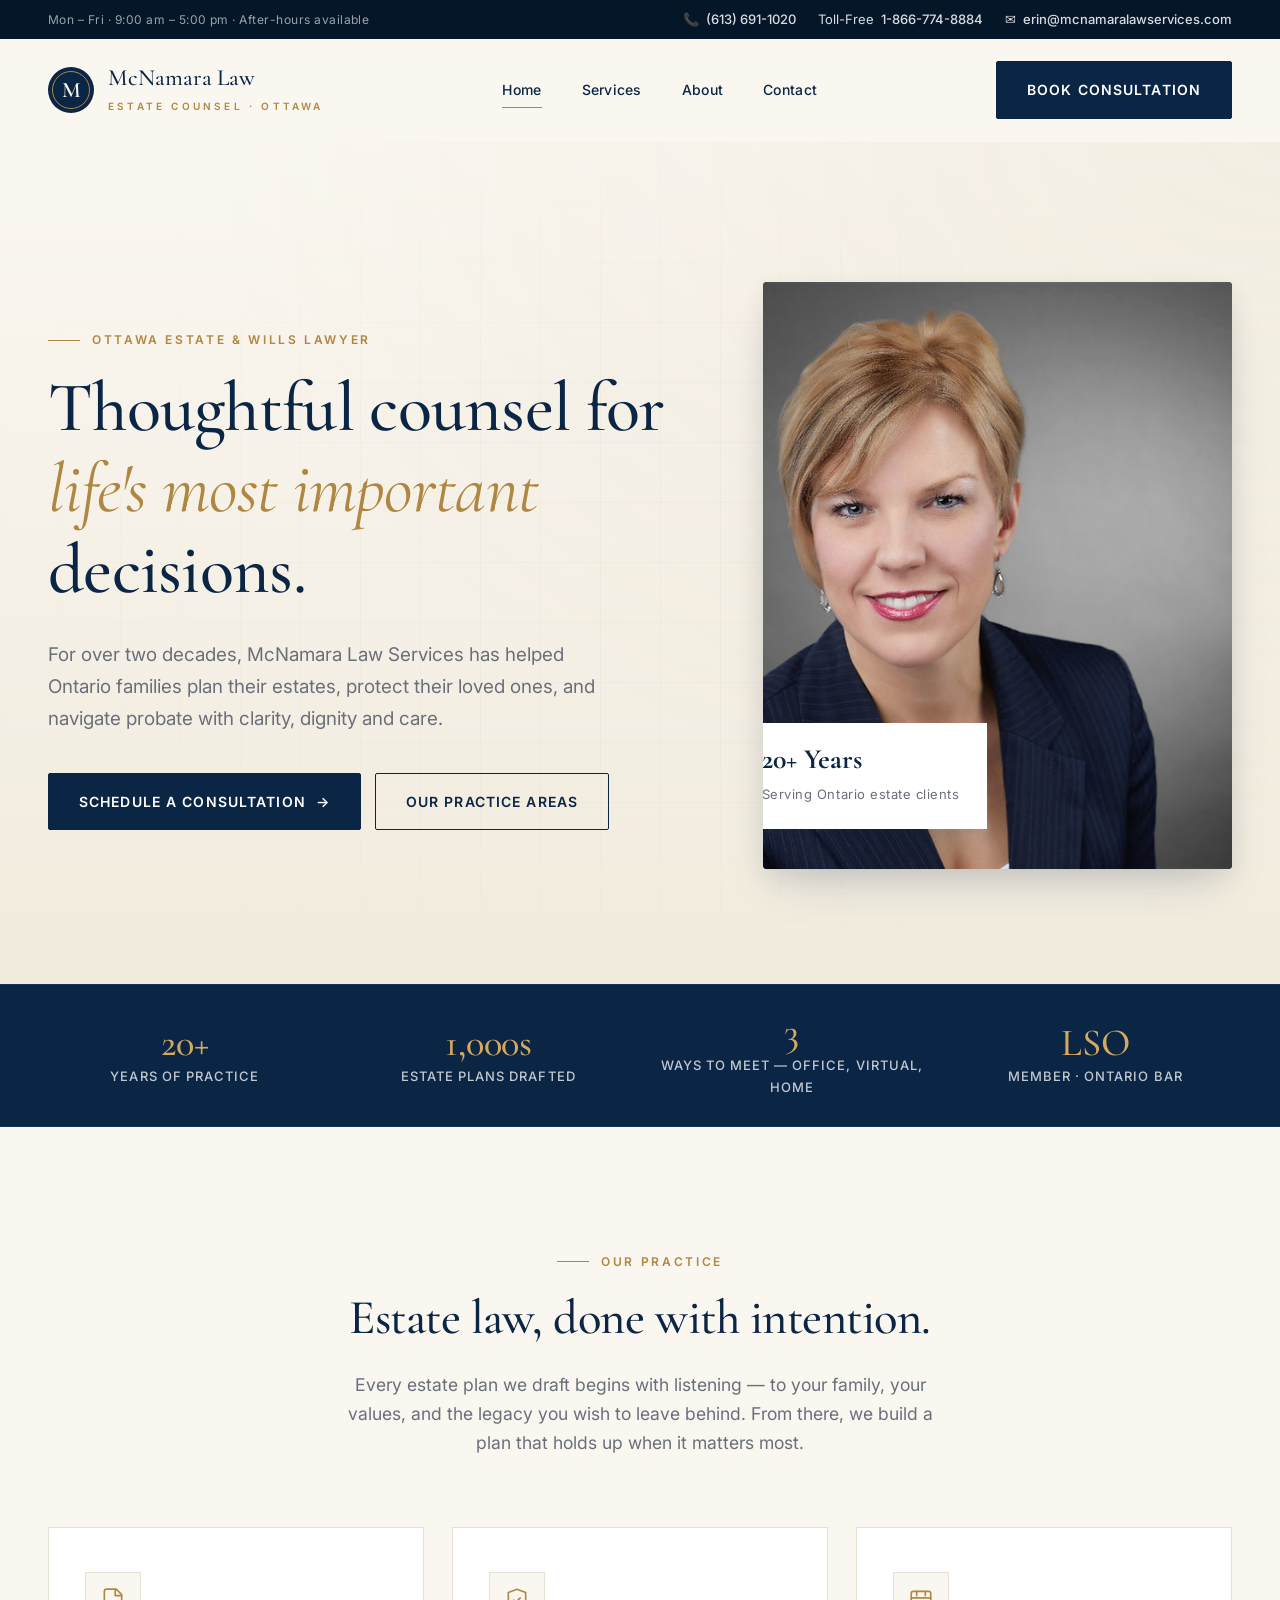
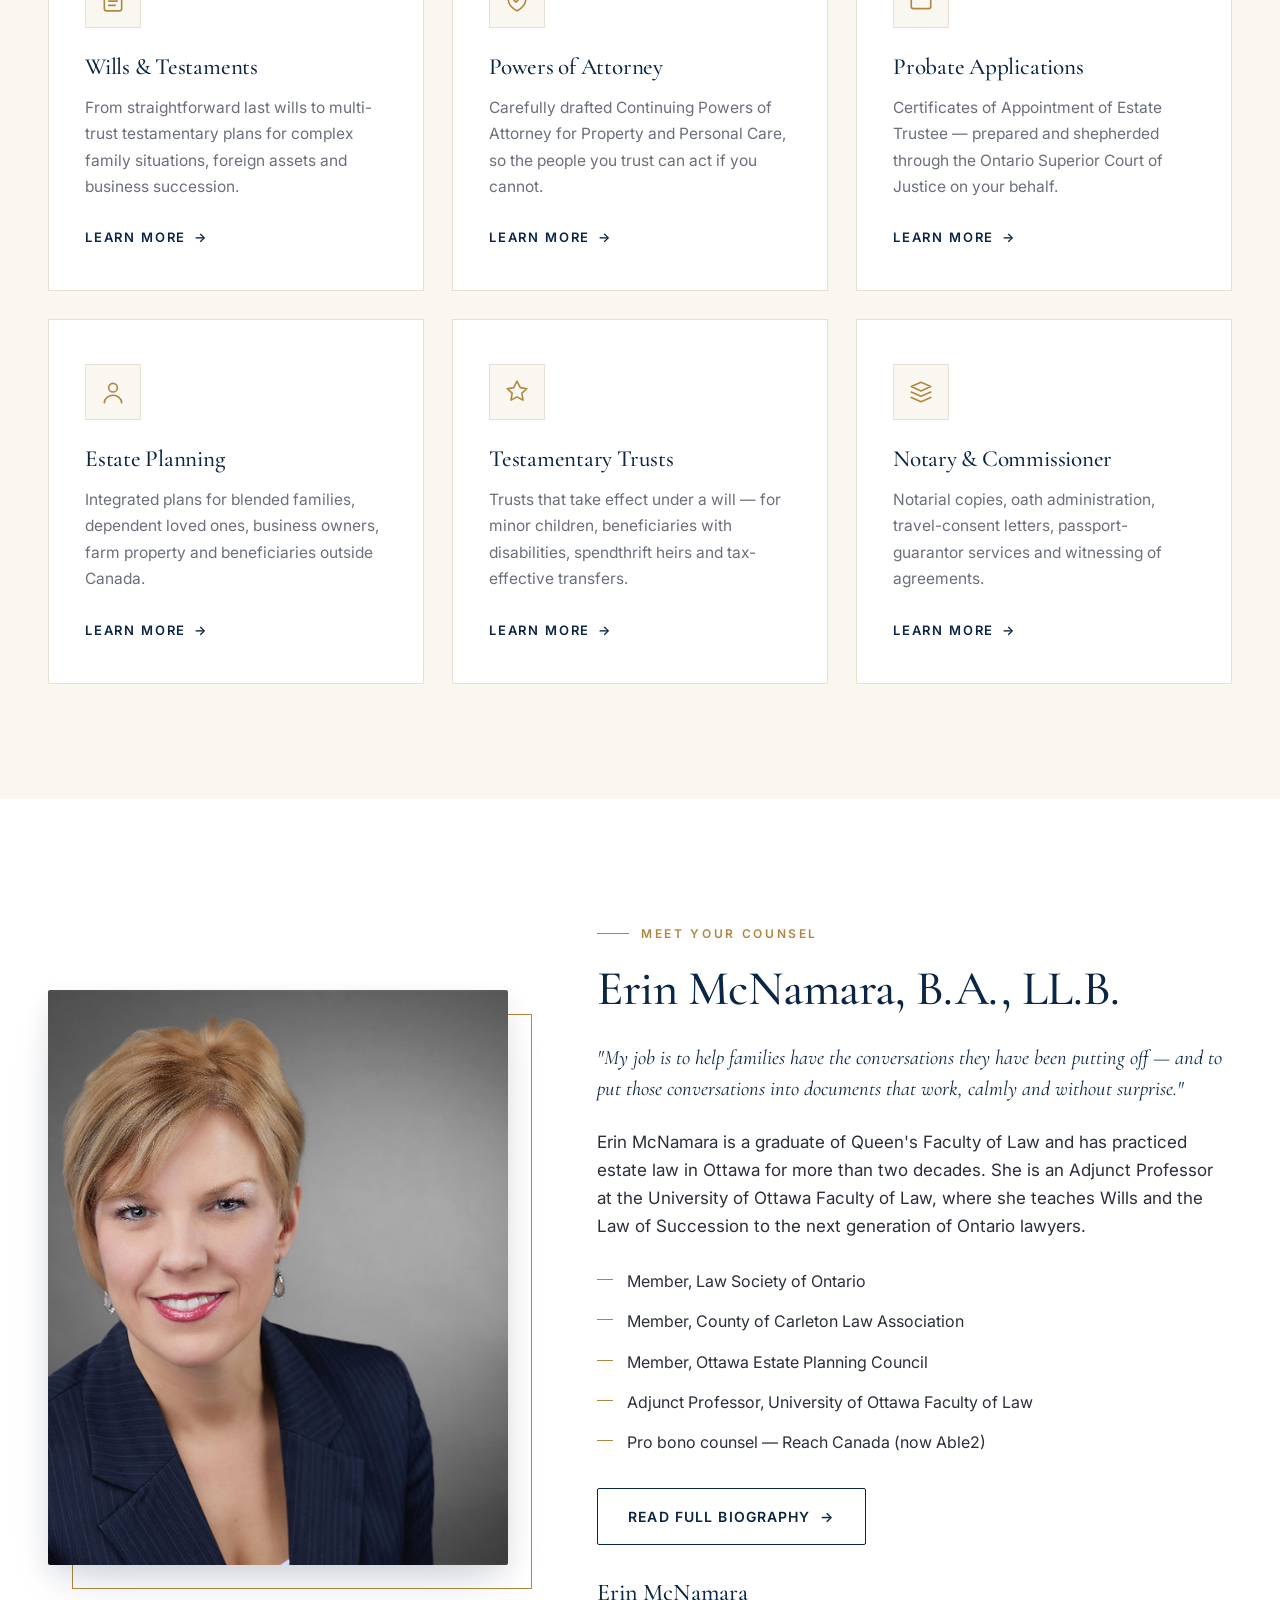
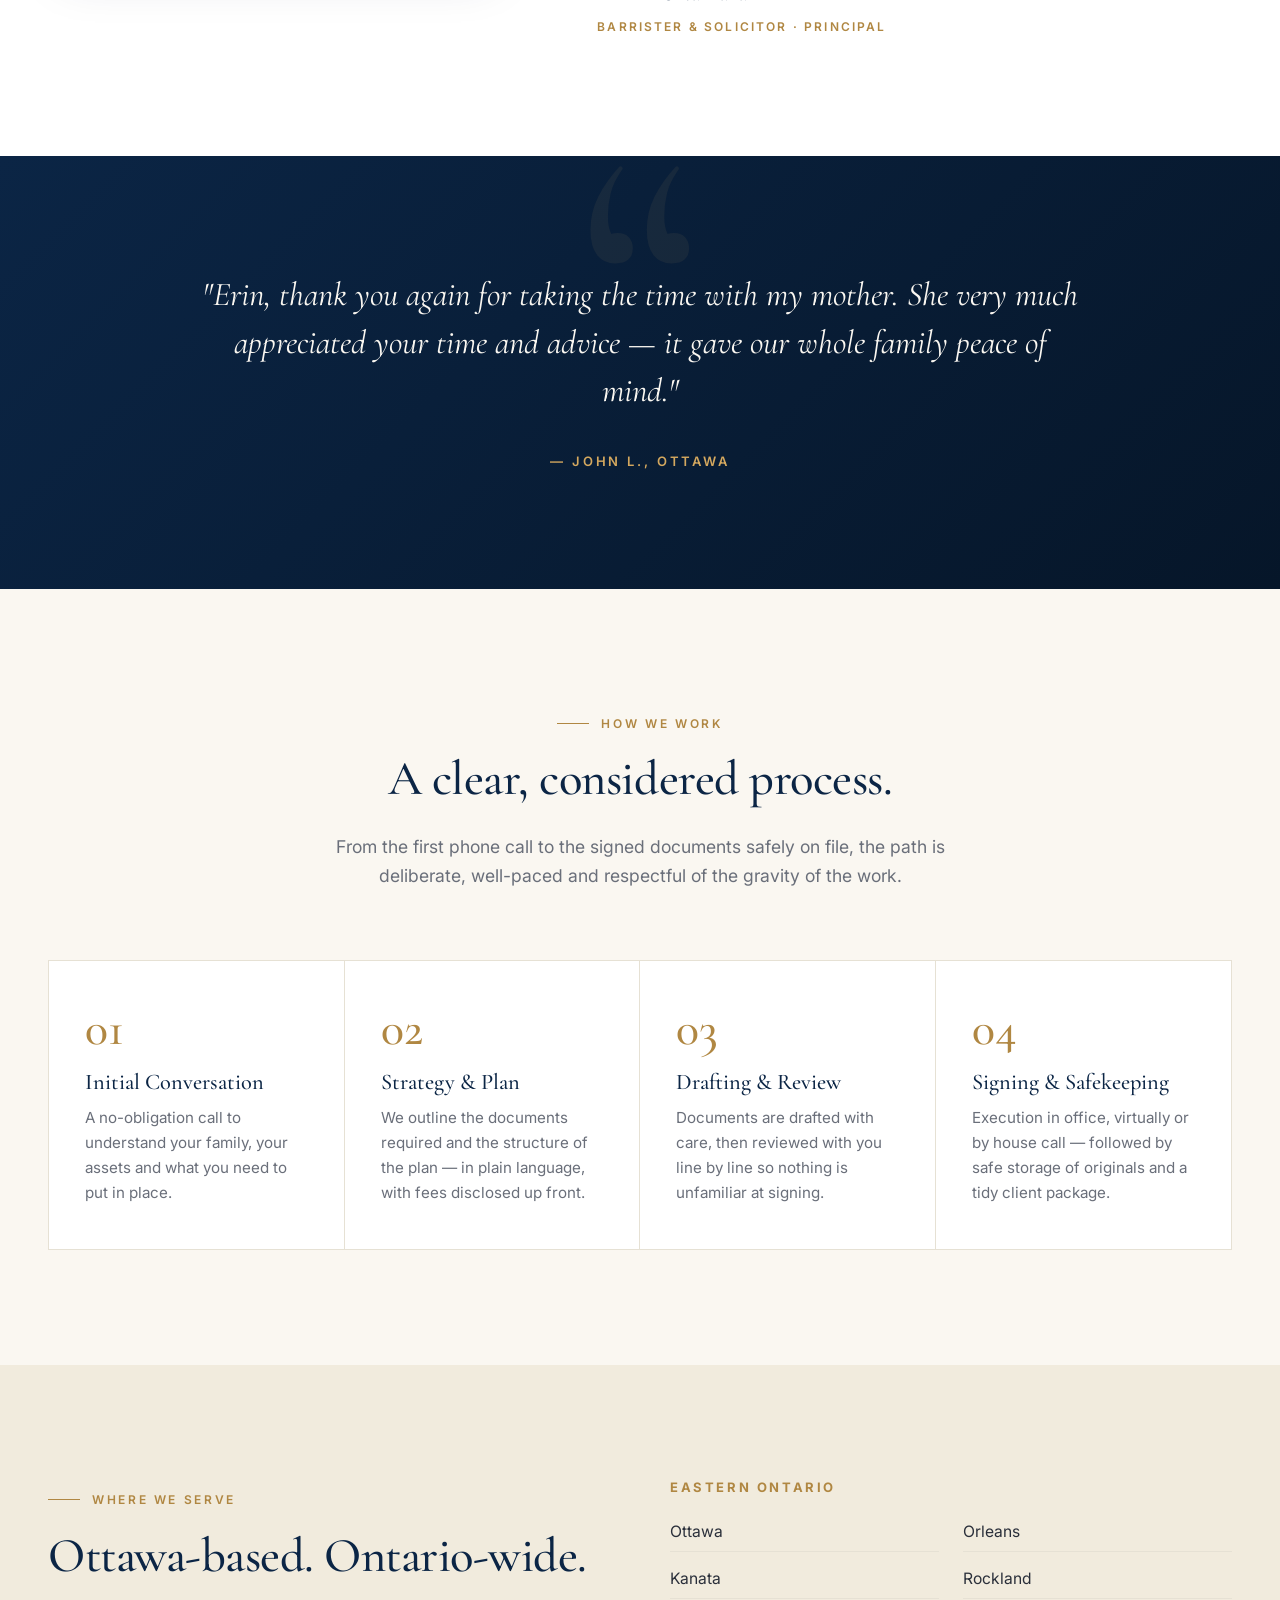
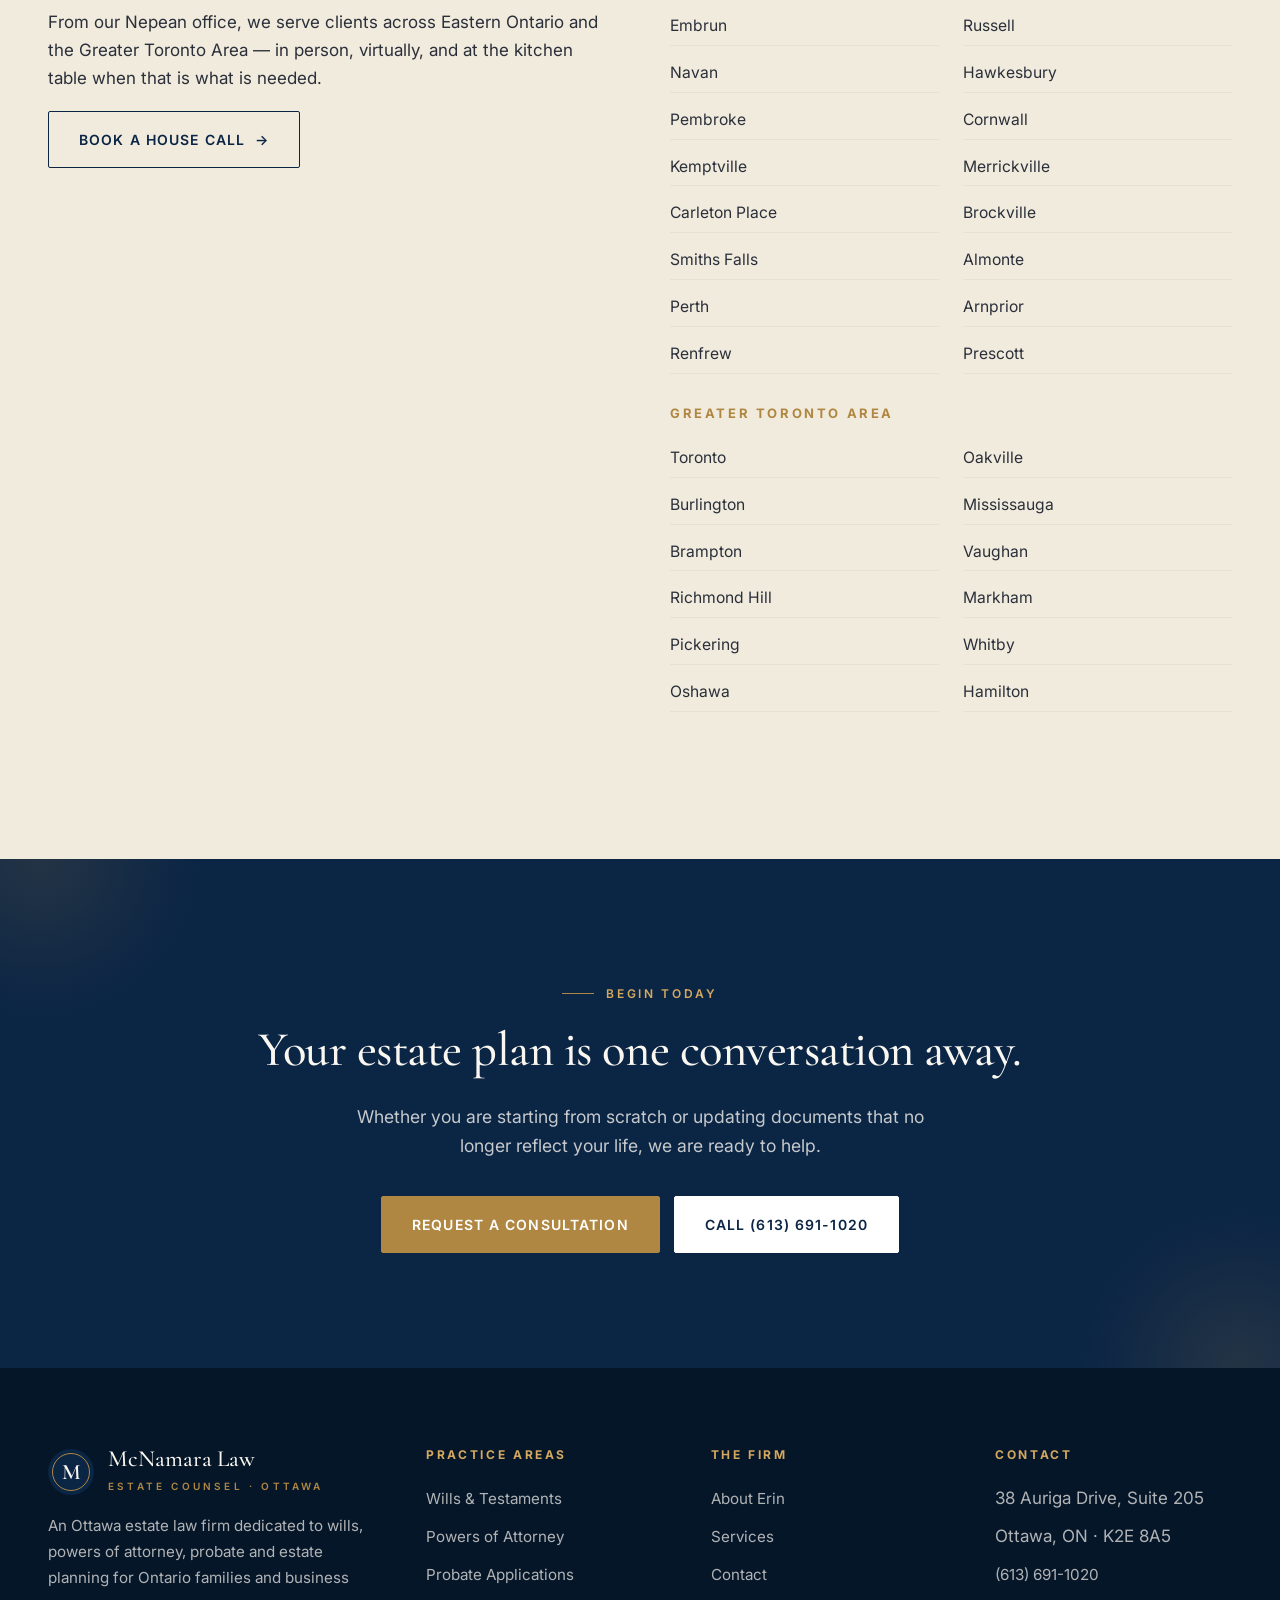
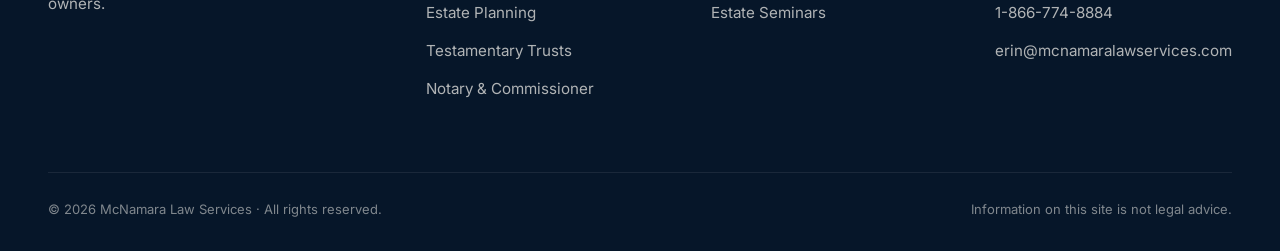
==== index.html @ c0375e62 "Build modern marketing site for McNamara Law Services Replace the legacy Wix template with a sleek, " ====
<!DOCTYPE html>
<html lang="en">
<head>
<meta charset="UTF-8">
<meta name="viewport" content="width=device-width, initial-scale=1.0">
<title>McNamara Law — Ottawa Estate Lawyers · Wills, Probate &amp; Estate Planning</title>
<meta name="description" content="McNamara Law Services is an Ottawa estate law firm led by Erin McNamara, B.A., LL.B. We prepare wills, powers of attorney, probate applications and complete estate plans for clients across Ontario.">
<link rel="icon" href="data:image/svg+xml,%3Csvg xmlns='http://www.w3.org/2000/svg' viewBox='0 0 100 100'%3E%3Crect width='100' height='100' rx='50' fill='%230b2545'/%3E%3Ctext x='50' y='66' text-anchor='middle' font-family='Georgia,serif' font-size='52' fill='%23faf7f1'%3EM%3C/text%3E%3C/svg%3E">
<link rel="preconnect" href="https://fonts.googleapis.com">
<link rel="preconnect" href="https://fonts.gstatic.com" crossorigin>
<link href="https://fonts.googleapis.com/css2?family=Cormorant+Garamond:ital,wght@0,400;0,500;0,600;1,400;1,500&family=Inter:wght@400;500;600;700&display=swap" rel="stylesheet">
<link rel="stylesheet" href="css/styles.css">
</head>
<body>

<div class="topstrip">
  <div class="container topstrip__inner">
    <div class="topstrip__hours">Mon – Fri · 9:00 am – 5:00 pm · After-hours available</div>
    <div class="topstrip__contact">
      <span>📞 <a href="tel:+16136911020">(613) 691-1020</a></span>
      <span>Toll-Free <a href="tel:+18667748884">1-866-774-8884</a></span>
      <span>✉ <a href="mailto:erin@mcnamaralawservices.com">erin@mcnamaralawservices.com</a></span>
    </div>
  </div>
</div>

<header class="header">
  <div class="container">
    <nav class="nav" aria-label="Primary">
      <a href="index.html" class="brand" aria-label="McNamara Law — Home">
        <span class="brand__mark">M</span>
        <span>
          <span class="brand__name">McNamara Law</span>
          <span class="brand__tag">Estate Counsel · Ottawa</span>
        </span>
      </a>
      <ul class="nav__menu">
        <li><a href="index.html" class="active">Home</a></li>
        <li><a href="services.html">Services</a></li>
        <li><a href="about.html">About</a></li>
        <li><a href="contact.html">Contact</a></li>
      </ul>
      <div class="nav__cta">
        <a href="contact.html" class="btn btn--primary">Book Consultation</a>
        <button class="hamburger" aria-label="Toggle menu" aria-expanded="false"><span></span><span></span><span></span></button>
      </div>
    </nav>
  </div>
</header>

<section class="hero">
  <div class="container hero__inner">
    <div class="hero__content reveal">
      <span class="eyebrow">Ottawa Estate &amp; Wills Lawyer</span>
      <h1>Thoughtful counsel for <span class="accent">life&#39;s most important</span> decisions.</h1>
      <p class="hero__sub">For over two decades, McNamara Law Services has helped Ontario families plan their estates, protect their loved ones, and navigate probate with clarity, dignity and care.</p>
      <div class="hero__cta">
        <a href="contact.html" class="btn btn--primary">Schedule a Consultation <span class="arrow">→</span></a>
        <a href="services.html" class="btn btn--ghost">Our Practice Areas</a>
      </div>
    </div>
    <div class="hero__visual reveal">
      <img src="images/erin-mcnamara.jpg" alt="Erin McNamara, Barrister &amp; Solicitor" loading="eager">
      <div class="hero__badge">
        <strong>20+ Years</strong>
        <span>Serving Ontario estate clients</span>
      </div>
    </div>
  </div>
</section>

<section class="trust">
  <div class="container trust__inner">
    <div class="trust__item"><strong>20+</strong>Years of practice</div>
    <div class="trust__item"><strong>1,000s</strong>Estate plans drafted</div>
    <div class="trust__item"><strong>3</strong>Ways to meet — office, virtual, home</div>
    <div class="trust__item"><strong>LSO</strong>Member · Ontario Bar</div>
  </div>
</section>

<section class="section">
  <div class="container">
    <div class="section-head reveal">
      <span class="eyebrow">Our Practice</span>
      <h2>Estate law, done with intention.</h2>
      <p>Every estate plan we draft begins with listening — to your family, your values, and the legacy you wish to leave behind. From there, we build a plan that holds up when it matters most.</p>
    </div>

    <div class="services">
      <article class="service-card reveal">
        <div class="service-card__icon" aria-hidden="true">
          <svg width="26" height="26" viewBox="0 0 24 24" fill="none" stroke="currentColor" stroke-width="1.5" stroke-linecap="round" stroke-linejoin="round"><path d="M6 2h9l5 5v13a2 2 0 0 1-2 2H6a2 2 0 0 1-2-2V4a2 2 0 0 1 2-2z"/><path d="M14 2v6h6"/><path d="M8 13h8M8 17h6"/></svg>
        </div>
        <h3>Wills &amp; Testaments</h3>
        <p>From straightforward last wills to multi-trust testamentary plans for complex family situations, foreign assets and business succession.</p>
        <a href="services.html#wills" class="service-card__link">Learn more</a>
      </article>

      <article class="service-card reveal">
        <div class="service-card__icon" aria-hidden="true">
          <svg width="26" height="26" viewBox="0 0 24 24" fill="none" stroke="currentColor" stroke-width="1.5" stroke-linecap="round" stroke-linejoin="round"><path d="M12 22s8-4 8-10V5l-8-3-8 3v7c0 6 8 10 8 10z"/><path d="M9 12l2 2 4-4"/></svg>
        </div>
        <h3>Powers of Attorney</h3>
        <p>Carefully drafted Continuing Powers of Attorney for Property and Personal Care, so the people you trust can act if you cannot.</p>
        <a href="services.html#poa" class="service-card__link">Learn more</a>
      </article>

      <article class="service-card reveal">
        <div class="service-card__icon" aria-hidden="true">
          <svg width="26" height="26" viewBox="0 0 24 24" fill="none" stroke="currentColor" stroke-width="1.5" stroke-linecap="round" stroke-linejoin="round"><rect x="3" y="4" width="18" height="16" rx="2"/><path d="M3 10h18M8 4v4M16 4v4"/></svg>
        </div>
        <h3>Probate Applications</h3>
        <p>Certificates of Appointment of Estate Trustee — prepared and shepherded through the Ontario Superior Court of Justice on your behalf.</p>
        <a href="services.html#probate" class="service-card__link">Learn more</a>
      </article>

      <article class="service-card reveal">
        <div class="service-card__icon" aria-hidden="true">
          <svg width="26" height="26" viewBox="0 0 24 24" fill="none" stroke="currentColor" stroke-width="1.5" stroke-linecap="round" stroke-linejoin="round"><circle cx="12" cy="8" r="4"/><path d="M4 22c0-4 4-7 8-7s8 3 8 7"/></svg>
        </div>
        <h3>Estate Planning</h3>
        <p>Integrated plans for blended families, dependent loved ones, business owners, farm property and beneficiaries outside Canada.</p>
        <a href="services.html#planning" class="service-card__link">Learn more</a>
      </article>

      <article class="service-card reveal">
        <div class="service-card__icon" aria-hidden="true">
          <svg width="26" height="26" viewBox="0 0 24 24" fill="none" stroke="currentColor" stroke-width="1.5" stroke-linecap="round" stroke-linejoin="round"><path d="M12 2l3 6 6 1-4.5 4 1 6.5L12 16.5 6.5 19.5l1-6.5L3 9l6-1z"/></svg>
        </div>
        <h3>Testamentary Trusts</h3>
        <p>Trusts that take effect under a will — for minor children, beneficiaries with disabilities, spendthrift heirs and tax-effective transfers.</p>
        <a href="services.html#trusts" class="service-card__link">Learn more</a>
      </article>

      <article class="service-card reveal">
        <div class="service-card__icon" aria-hidden="true">
          <svg width="26" height="26" viewBox="0 0 24 24" fill="none" stroke="currentColor" stroke-width="1.5" stroke-linecap="round" stroke-linejoin="round"><path d="M3 7l9-4 9 4-9 4-9-4z"/><path d="M3 12l9 4 9-4M3 17l9 4 9-4"/></svg>
        </div>
        <h3>Notary &amp; Commissioner</h3>
        <p>Notarial copies, oath administration, travel-consent letters, passport-guarantor services and witnessing of agreements.</p>
        <a href="services.html#notary" class="service-card__link">Learn more</a>
      </article>
    </div>
  </div>
</section>

<section class="section about">
  <div class="container about__inner">
    <div class="about__visual reveal">
      <img src="images/erin-mcnamara.jpg" alt="Erin McNamara, Barrister &amp; Solicitor — McNamara Law Services" loading="lazy">
    </div>
    <div class="about__content reveal">
      <span class="eyebrow">Meet Your Counsel</span>
      <h2>Erin McNamara, B.A., LL.B.</h2>
      <p class="lede">"My job is to help families have the conversations they have been putting off — and to put those conversations into documents that work, calmly and without surprise."</p>
      <p>Erin McNamara is a graduate of Queen&#39;s Faculty of Law and has practiced estate law in Ottawa for more than two decades. She is an Adjunct Professor at the University of Ottawa Faculty of Law, where she teaches Wills and the Law of Succession to the next generation of Ontario lawyers.</p>
      <ul class="credentials">
        <li>Member, Law Society of Ontario</li>
        <li>Member, County of Carleton Law Association</li>
        <li>Member, Ottawa Estate Planning Council</li>
        <li>Adjunct Professor, University of Ottawa Faculty of Law</li>
        <li>Pro bono counsel — Reach Canada (now Able2)</li>
      </ul>
      <a href="about.html" class="btn btn--ghost">Read full biography <span class="arrow">→</span></a>
      <div class="about__sig">
        <strong>Erin McNamara</strong>
        <span>Barrister &amp; Solicitor · Principal</span>
      </div>
    </div>
  </div>
</section>

<section class="quote-section section">
  <div class="container">
    <div class="quote reveal">
      <blockquote>"Erin, thank you again for taking the time with my mother. She very much appreciated your time and advice — it gave our whole family peace of mind."</blockquote>
      <cite>— John L., Ottawa</cite>
    </div>
  </div>
</section>

<section class="section">
  <div class="container">
    <div class="section-head reveal">
      <span class="eyebrow">How We Work</span>
      <h2>A clear, considered process.</h2>
      <p>From the first phone call to the signed documents safely on file, the path is deliberate, well-paced and respectful of the gravity of the work.</p>
    </div>

    <div class="process reveal">
      <div class="process__step">
        <strong>01</strong>
        <h4>Initial Conversation</h4>
        <p>A no-obligation call to understand your family, your assets and what you need to put in place.</p>
      </div>
      <div class="process__step">
        <strong>02</strong>
        <h4>Strategy &amp; Plan</h4>
        <p>We outline the documents required and the structure of the plan — in plain language, with fees disclosed up front.</p>
      </div>
      <div class="process__step">
        <strong>03</strong>
        <h4>Drafting &amp; Review</h4>
        <p>Documents are drafted with care, then reviewed with you line by line so nothing is unfamiliar at signing.</p>
      </div>
      <div class="process__step">
        <strong>04</strong>
        <h4>Signing &amp; Safekeeping</h4>
        <p>Execution in office, virtually or by house call — followed by safe storage of originals and a tidy client package.</p>
      </div>
    </div>
  </div>
</section>

<section class="section areas">
  <div class="container">
    <div class="areas__grid">
      <div class="reveal">
        <span class="eyebrow">Where We Serve</span>
        <h2>Ottawa-based. Ontario-wide.</h2>
        <p>From our Nepean office, we serve clients across Eastern Ontario and the Greater Toronto Area — in person, virtually, and at the kitchen table when that is what is needed.</p>
        <a href="contact.html" class="btn btn--ghost">Book a House Call <span class="arrow">→</span></a>
      </div>
      <div class="areas__list reveal">
        <h4>Eastern Ontario</h4>
        <ul>
          <li>Ottawa</li><li>Orleans</li>
          <li>Kanata</li><li>Rockland</li>
          <li>Embrun</li><li>Russell</li>
          <li>Navan</li><li>Hawkesbury</li>
          <li>Pembroke</li><li>Cornwall</li>
          <li>Kemptville</li><li>Merrickville</li>
          <li>Carleton Place</li><li>Brockville</li>
          <li>Smiths Falls</li><li>Almonte</li>
          <li>Perth</li><li>Arnprior</li>
          <li>Renfrew</li><li>Prescott</li>
        </ul>
        <h4>Greater Toronto Area</h4>
        <ul>
          <li>Toronto</li><li>Oakville</li>
          <li>Burlington</li><li>Mississauga</li>
          <li>Brampton</li><li>Vaughan</li>
          <li>Richmond Hill</li><li>Markham</li>
          <li>Pickering</li><li>Whitby</li>
          <li>Oshawa</li><li>Hamilton</li>
        </ul>
      </div>
    </div>
  </div>
</section>

<section class="section cta">
  <div class="container">
    <div class="reveal">
      <span class="eyebrow" style="color: var(--color-gold-light);">Begin Today</span>
      <h2>Your estate plan is one conversation away.</h2>
      <p>Whether you are starting from scratch or updating documents that no longer reflect your life, we are ready to help.</p>
      <div class="cta__buttons">
        <a href="contact.html" class="btn btn--gold">Request a Consultation</a>
        <a href="tel:+16136911020" class="btn btn--light">Call (613) 691-1020</a>
      </div>
    </div>
  </div>
</section>

<footer class="footer">
  <div class="container">
    <div class="footer__grid">
      <div class="footer__brand">
        <a href="index.html" class="brand">
          <span class="brand__mark">M</span>
          <span>
            <span class="brand__name">McNamara Law</span>
            <span class="brand__tag">Estate Counsel · Ottawa</span>
          </span>
        </a>
        <p>An Ottawa estate law firm dedicated to wills, powers of attorney, probate and estate planning for Ontario families and business owners.</p>
      </div>
      <div>
        <h5>Practice Areas</h5>
        <ul>
          <li><a href="services.html#wills">Wills &amp; Testaments</a></li>
          <li><a href="services.html#poa">Powers of Attorney</a></li>
          <li><a href="services.html#probate">Probate Applications</a></li>
          <li><a href="services.html#planning">Estate Planning</a></li>
          <li><a href="services.html#trusts">Testamentary Trusts</a></li>
          <li><a href="services.html#notary">Notary &amp; Commissioner</a></li>
        </ul>
      </div>
      <div>
        <h5>The Firm</h5>
        <ul>
          <li><a href="about.html">About Erin</a></li>
          <li><a href="services.html">Services</a></li>
          <li><a href="contact.html">Contact</a></li>
          <li><a href="contact.html#seminars">Estate Seminars</a></li>
        </ul>
      </div>
      <div>
        <h5>Contact</h5>
        <ul>
          <li>38 Auriga Drive, Suite 205</li>
          <li>Ottawa, ON · K2E 8A5</li>
          <li><a href="tel:+16136911020">(613) 691-1020</a></li>
          <li><a href="tel:+18667748884">1-866-774-8884</a></li>
          <li><a href="mailto:erin@mcnamaralawservices.com">erin@mcnamaralawservices.com</a></li>
        </ul>
      </div>
    </div>
    <div class="footer__bottom">
      <p>© <span data-year>2026</span> McNamara Law Services · All rights reserved.</p>
      <div class="footer__legal">
        <span>Information on this site is not legal advice.</span>
      </div>
    </div>
  </div>
</footer>

<script src="js/main.js"></script>
</body>
</html>
---- css/styles.css ----
:root {
  --color-navy: #0b2545;
  --color-navy-dark: #061629;
  --color-navy-light: #13315c;
  --color-gold: #b08742;
  --color-gold-light: #d4a85f;
  --color-cream: #faf7f1;
  --color-cream-dark: #f1ebdd;
  --color-white: #ffffff;
  --color-ink: #14181f;
  --color-text: #2a2f3a;
  --color-muted: #6a6f7a;
  --color-line: #e6e1d4;
  --color-line-strong: #c9c1ad;

  --font-serif: "Cormorant Garamond", "Playfair Display", Georgia, "Times New Roman", serif;
  --font-sans: "Inter", -apple-system, BlinkMacSystemFont, "Segoe UI", Roboto, sans-serif;

  --shadow-sm: 0 1px 2px rgba(11, 37, 69, 0.06), 0 1px 3px rgba(11, 37, 69, 0.05);
  --shadow-md: 0 4px 16px rgba(11, 37, 69, 0.08), 0 2px 6px rgba(11, 37, 69, 0.05);
  --shadow-lg: 0 24px 48px -16px rgba(11, 37, 69, 0.18), 0 8px 24px rgba(11, 37, 69, 0.08);

  --radius-sm: 4px;
  --radius-md: 8px;
  --radius-lg: 14px;

  --container: 1240px;
  --container-narrow: 980px;

  --ease: cubic-bezier(0.22, 1, 0.36, 1);
  --dur: 0.5s;
}

*, *::before, *::after { box-sizing: border-box; }

html { scroll-behavior: smooth; -webkit-text-size-adjust: 100%; }

body {
  margin: 0;
  font-family: var(--font-sans);
  font-size: 17px;
  line-height: 1.65;
  color: var(--color-text);
  background: var(--color-cream);
  -webkit-font-smoothing: antialiased;
  -moz-osx-font-smoothing: grayscale;
  overflow-x: hidden;
}

img { max-width: 100%; display: block; }

a {
  color: var(--color-navy);
  text-decoration: none;
  transition: color 0.25s var(--ease);
}
a:hover { color: var(--color-gold); }

h1, h2, h3, h4, h5 {
  font-family: var(--font-serif);
  font-weight: 500;
  color: var(--color-navy);
  letter-spacing: -0.01em;
  line-height: 1.15;
  margin: 0 0 0.5em;
}

h1 { font-size: clamp(2.5rem, 5.5vw, 4.6rem); font-weight: 500; }
h2 { font-size: clamp(2rem, 3.8vw, 3.25rem); }
h3 { font-size: clamp(1.4rem, 2vw, 1.85rem); }
h4 { font-size: 1.25rem; font-family: var(--font-sans); font-weight: 600; letter-spacing: 0.02em; }

p { margin: 0 0 1.1em; }

.container {
  max-width: var(--container);
  margin: 0 auto;
  padding: 0 28px;
}

.container--narrow { max-width: var(--container-narrow); }

.section {
  padding: clamp(72px, 9vw, 140px) 0;
  position: relative;
}

.section--tight { padding: clamp(48px, 6vw, 90px) 0; }

.eyebrow {
  display: inline-flex;
  align-items: center;
  gap: 12px;
  font-family: var(--font-sans);
  font-size: 12px;
  font-weight: 600;
  letter-spacing: 0.22em;
  text-transform: uppercase;
  color: var(--color-gold);
  margin-bottom: 18px;
}
.eyebrow::before {
  content: "";
  display: inline-block;
  width: 32px;
  height: 1px;
  background: var(--color-gold);
}

.lede {
  font-family: var(--font-serif);
  font-size: clamp(1.2rem, 1.6vw, 1.45rem);
  line-height: 1.55;
  color: var(--color-navy);
  font-weight: 400;
  font-style: italic;
}

/* ------- Buttons ------- */
.btn {
  display: inline-flex;
  align-items: center;
  gap: 10px;
  font-family: var(--font-sans);
  font-size: 14px;
  font-weight: 600;
  letter-spacing: 0.08em;
  text-transform: uppercase;
  padding: 16px 30px;
  border-radius: 2px;
  cursor: pointer;
  border: 1px solid transparent;
  transition: all 0.3s var(--ease);
  text-decoration: none;
  position: relative;
  overflow: hidden;
}

.btn--primary {
  background: var(--color-navy);
  color: var(--color-white);
  border-color: var(--color-navy);
}
.btn--primary:hover {
  background: var(--color-gold);
  border-color: var(--color-gold);
  color: var(--color-white);
  transform: translateY(-2px);
  box-shadow: var(--shadow-md);
}

.btn--ghost {
  background: transparent;
  color: var(--color-navy);
  border-color: var(--color-navy);
}
.btn--ghost:hover {
  background: var(--color-navy);
  color: var(--color-white);
}

.btn--gold {
  background: var(--color-gold);
  color: var(--color-white);
  border-color: var(--color-gold);
}
.btn--gold:hover {
  background: transparent;
  color: var(--color-gold);
}

.btn--light {
  background: var(--color-white);
  color: var(--color-navy);
  border-color: var(--color-white);
}
.btn--light:hover {
  background: var(--color-gold);
  color: var(--color-white);
  border-color: var(--color-gold);
}

.btn .arrow {
  display: inline-block;
  transition: transform 0.3s var(--ease);
}
.btn:hover .arrow { transform: translateX(4px); }

/* ------- Top Strip ------- */
.topstrip {
  background: var(--color-navy-dark);
  color: rgba(255,255,255,0.85);
  font-size: 13px;
  padding: 9px 0;
}
.topstrip__inner {
  display: flex;
  justify-content: space-between;
  align-items: center;
  gap: 16px;
  flex-wrap: wrap;
}
.topstrip a {
  color: rgba(255,255,255,0.85);
  font-weight: 500;
}
.topstrip a:hover { color: var(--color-gold-light); }
.topstrip__contact {
  display: flex;
  gap: 22px;
  align-items: center;
  flex-wrap: wrap;
}
.topstrip__contact span {
  display: inline-flex; align-items: center; gap: 7px;
}
.topstrip__hours {
  color: rgba(255,255,255,0.6);
  font-size: 12px;
  letter-spacing: 0.04em;
}

/* ------- Header / Nav ------- */
.header {
  position: sticky;
  top: 0;
  background: var(--color-cream);
  z-index: 100;
  border-bottom: 1px solid transparent;
  transition: all 0.3s var(--ease);
}
.header.scrolled {
  background: rgba(250, 247, 241, 0.96);
  backdrop-filter: blur(12px);
  -webkit-backdrop-filter: blur(12px);
  border-bottom-color: var(--color-line);
  box-shadow: var(--shadow-sm);
}
.nav {
  display: flex;
  align-items: center;
  justify-content: space-between;
  padding: 22px 0;
  gap: 24px;
}
.brand {
  display: flex;
  align-items: center;
  gap: 14px;
  text-decoration: none;
  color: var(--color-navy);
}
.brand__mark {
  width: 46px;
  height: 46px;
  border-radius: 50%;
  background: var(--color-navy);
  color: var(--color-cream);
  display: grid;
  place-items: center;
  font-family: var(--font-serif);
  font-size: 22px;
  font-weight: 600;
  letter-spacing: -0.02em;
  flex-shrink: 0;
  position: relative;
}
.brand__mark::after {
  content: "";
  position: absolute;
  inset: 4px;
  border-radius: 50%;
  border: 1px solid var(--color-gold);
}
.brand__name {
  font-family: var(--font-serif);
  font-size: 1.45rem;
  line-height: 1;
  font-weight: 500;
  color: var(--color-navy);
}
.brand__tag {
  display: block;
  font-family: var(--font-sans);
  font-size: 10px;
  letter-spacing: 0.32em;
  text-transform: uppercase;
  color: var(--color-gold);
  margin-top: 5px;
  font-weight: 600;
}

.nav__menu {
  display: flex;
  align-items: center;
  gap: 8px;
  list-style: none;
  margin: 0;
  padding: 0;
}
.nav__menu a {
  display: inline-block;
  padding: 10px 16px;
  font-size: 14px;
  font-weight: 500;
  color: var(--color-navy);
  letter-spacing: 0.02em;
  position: relative;
}
.nav__menu a::after {
  content: "";
  position: absolute;
  left: 16px; right: 16px; bottom: 4px;
  height: 1px;
  background: var(--color-gold);
  transform: scaleX(0);
  transform-origin: left;
  transition: transform 0.3s var(--ease);
}
.nav__menu a:hover::after,
.nav__menu a.active::after { transform: scaleX(1); }

.nav__cta {
  display: flex; gap: 12px; align-items: center;
}

.hamburger {
  display: none;
  width: 44px; height: 44px;
  border: 1px solid var(--color-line-strong);
  background: transparent;
  border-radius: 4px;
  cursor: pointer;
  padding: 0;
  position: relative;
}
.hamburger span {
  position: absolute;
  left: 11px; right: 11px;
  height: 1.5px;
  background: var(--color-navy);
  transition: all 0.3s var(--ease);
}
.hamburger span:nth-child(1) { top: 15px; }
.hamburger span:nth-child(2) { top: 21px; }
.hamburger span:nth-child(3) { top: 27px; }
.hamburger.open span:nth-child(1) { top: 21px; transform: rotate(45deg); }
.hamburger.open span:nth-child(2) { opacity: 0; }
.hamburger.open span:nth-child(3) { top: 21px; transform: rotate(-45deg); }

/* ------- Hero ------- */
.hero {
  position: relative;
  padding: clamp(80px, 11vw, 160px) 0 clamp(80px, 9vw, 140px);
  overflow: hidden;
  background:
    radial-gradient(ellipse at top right, rgba(176, 135, 66, 0.08), transparent 60%),
    linear-gradient(180deg, var(--color-cream) 0%, var(--color-cream-dark) 100%);
}
.hero::before {
  content: "";
  position: absolute;
  inset: 0;
  background-image:
    linear-gradient(rgba(11,37,69,0.025) 1px, transparent 1px),
    linear-gradient(90deg, rgba(11,37,69,0.025) 1px, transparent 1px);
  background-size: 60px 60px;
  mask-image: radial-gradient(ellipse at center, black 30%, transparent 80%);
  -webkit-mask-image: radial-gradient(ellipse at center, black 30%, transparent 80%);
  pointer-events: none;
}
.hero__inner {
  position: relative;
  display: grid;
  grid-template-columns: 1.15fr 0.85fr;
  gap: 80px;
  align-items: center;
}
.hero__content { position: relative; z-index: 2; }
.hero h1 {
  margin-bottom: 28px;
}
.hero h1 .accent {
  font-style: italic;
  color: var(--color-gold);
  font-weight: 400;
}
.hero__sub {
  font-size: 1.18rem;
  color: var(--color-muted);
  max-width: 560px;
  margin-bottom: 38px;
  line-height: 1.7;
}
.hero__cta { display: flex; flex-wrap: wrap; gap: 14px; }

.hero__visual {
  position: relative;
  aspect-ratio: 4 / 5;
  border-radius: 4px;
  overflow: hidden;
  box-shadow: var(--shadow-lg);
  background: var(--color-navy);
}
.hero__visual::before {
  content: "";
  position: absolute;
  inset: -8% -8% auto auto;
  width: 60%; height: 60%;
  border: 1px solid var(--color-gold);
  border-radius: 4px;
  z-index: -1;
  transform: translate(20px, -20px);
}
.hero__visual img {
  width: 100%; height: 100%; object-fit: cover;
  filter: contrast(1.02) saturate(0.95);
}

.hero__badge {
  position: absolute;
  left: -32px;
  bottom: 40px;
  background: var(--color-white);
  padding: 22px 28px;
  box-shadow: var(--shadow-lg);
  border-left: 3px solid var(--color-gold);
  max-width: 280px;
  z-index: 3;
}
.hero__badge strong {
  display: block;
  font-family: var(--font-serif);
  font-size: 1.75rem;
  color: var(--color-navy);
  line-height: 1;
  margin-bottom: 6px;
}
.hero__badge span {
  font-size: 13px;
  color: var(--color-muted);
  letter-spacing: 0.04em;
}

/* ------- Trust strip ------- */
.trust {
  background: var(--color-navy);
  color: rgba(255,255,255,0.88);
  padding: 28px 0;
  border-top: 1px solid var(--color-navy-light);
  border-bottom: 1px solid var(--color-navy-light);
}
.trust__inner {
  display: grid;
  grid-template-columns: repeat(4, 1fr);
  gap: 30px;
  align-items: center;
  text-align: center;
}
.trust__item {
  font-size: 13px;
  letter-spacing: 0.08em;
  text-transform: uppercase;
  font-weight: 500;
  color: rgba(255,255,255,0.75);
}
.trust__item strong {
  display: block;
  font-family: var(--font-serif);
  font-size: 2.4rem;
  font-weight: 500;
  color: var(--color-gold-light);
  letter-spacing: -0.01em;
  text-transform: none;
  margin-bottom: 4px;
  line-height: 1;
}

/* ------- Section heading ------- */
.section-head {
  max-width: 760px;
  margin: 0 auto 70px;
  text-align: center;
}
.section-head--left {
  text-align: left;
  margin-left: 0;
  margin-right: 0;
}
.section-head p {
  font-size: 1.1rem;
  color: var(--color-muted);
  max-width: 620px;
  margin: 14px auto 0;
}
.section-head--left p { margin-left: 0; }

/* ------- Services grid ------- */
.services {
  display: grid;
  grid-template-columns: repeat(3, 1fr);
  gap: 28px;
}
.service-card {
  background: var(--color-white);
  padding: 44px 36px 40px;
  border: 1px solid var(--color-line);
  position: relative;
  transition: all 0.4s var(--ease);
  overflow: hidden;
}
.service-card::before {
  content: "";
  position: absolute;
  top: 0; left: 0;
  width: 100%; height: 3px;
  background: var(--color-gold);
  transform: scaleX(0);
  transform-origin: left;
  transition: transform 0.4s var(--ease);
}
.service-card:hover {
  transform: translateY(-6px);
  box-shadow: var(--shadow-lg);
  border-color: transparent;
}
.service-card:hover::before { transform: scaleX(1); }
.service-card__icon {
  width: 56px; height: 56px;
  display: grid; place-items: center;
  background: var(--color-cream);
  border: 1px solid var(--color-line);
  color: var(--color-gold);
  margin-bottom: 26px;
  transition: all 0.4s var(--ease);
}
.service-card:hover .service-card__icon {
  background: var(--color-navy);
  color: var(--color-gold-light);
  border-color: var(--color-navy);
}
.service-card h3 {
  font-size: 1.45rem;
  margin-bottom: 14px;
}
.service-card p {
  color: var(--color-muted);
  font-size: 0.97rem;
  line-height: 1.7;
  margin-bottom: 22px;
}
.service-card__link {
  font-size: 13px;
  font-weight: 600;
  text-transform: uppercase;
  letter-spacing: 0.14em;
  color: var(--color-navy);
  display: inline-flex; align-items: center; gap: 8px;
}
.service-card__link::after {
  content: "→";
  transition: transform 0.3s var(--ease);
}
.service-card:hover .service-card__link { color: var(--color-gold); }
.service-card:hover .service-card__link::after { transform: translateX(4px); }

/* ------- About / Erin ------- */
.about {
  background: var(--color-white);
  position: relative;
}
.about__inner {
  display: grid;
  grid-template-columns: 0.85fr 1.15fr;
  gap: 80px;
  align-items: center;
}
.about__visual {
  position: relative;
  aspect-ratio: 4 / 5;
  max-width: 460px;
}
.about__visual img {
  width: 100%; height: 100%; object-fit: cover;
  border-radius: 2px;
  box-shadow: var(--shadow-lg);
  position: relative;
  z-index: 2;
}
.about__visual::before {
  content: "";
  position: absolute;
  inset: 24px -24px -24px 24px;
  border: 1px solid var(--color-gold);
  z-index: 1;
}
.about__sig {
  margin-top: 28px;
  font-family: var(--font-serif);
  font-style: italic;
  color: var(--color-navy);
}
.about__sig strong {
  display: block;
  font-style: normal;
  font-weight: 500;
  font-size: 1.5rem;
  color: var(--color-navy);
}
.about__sig span {
  font-style: normal;
  font-family: var(--font-sans);
  font-size: 12px;
  letter-spacing: 0.18em;
  text-transform: uppercase;
  color: var(--color-gold);
  font-weight: 600;
}

.credentials {
  list-style: none;
  margin: 28px 0 32px;
  padding: 0;
  display: grid;
  gap: 14px;
}
.credentials li {
  position: relative;
  padding-left: 30px;
  color: var(--color-text);
  font-size: 1rem;
}
.credentials li::before {
  content: "";
  position: absolute;
  left: 0; top: 11px;
  width: 16px; height: 1px;
  background: var(--color-gold);
}

/* ------- Quote ------- */
.quote-section {
  background:
    linear-gradient(135deg, var(--color-navy) 0%, var(--color-navy-dark) 100%);
  color: var(--color-cream);
  position: relative;
  overflow: hidden;
}
.quote-section::before {
  content: "“";
  position: absolute;
  top: -60px; left: 50%;
  transform: translateX(-50%);
  font-family: var(--font-serif);
  font-size: 24rem;
  line-height: 1;
  color: rgba(212, 168, 95, 0.07);
  pointer-events: none;
}
.quote {
  text-align: center;
  max-width: 880px;
  margin: 0 auto;
  position: relative;
}
.quote blockquote {
  font-family: var(--font-serif);
  font-size: clamp(1.5rem, 2.6vw, 2.2rem);
  line-height: 1.45;
  font-style: italic;
  color: var(--color-cream);
  margin: 0 0 30px;
  font-weight: 400;
}
.quote cite {
  font-style: normal;
  font-family: var(--font-sans);
  font-size: 13px;
  letter-spacing: 0.22em;
  text-transform: uppercase;
  color: var(--color-gold-light);
  font-weight: 600;
}

/* ------- Process steps ------- */
.process {
  display: grid;
  grid-template-columns: repeat(4, 1fr);
  gap: 0;
  border: 1px solid var(--color-line);
  background: var(--color-white);
}
.process__step {
  padding: 44px 36px;
  border-right: 1px solid var(--color-line);
  position: relative;
}
.process__step:last-child { border-right: none; }
.process__step strong {
  font-family: var(--font-serif);
  font-size: 3rem;
  color: var(--color-gold);
  font-weight: 500;
  display: block;
  margin-bottom: 16px;
  line-height: 1;
}
.process__step h4 {
  font-family: var(--font-serif);
  font-size: 1.4rem;
  font-weight: 500;
  letter-spacing: 0;
  text-transform: none;
  color: var(--color-navy);
  margin-bottom: 10px;
}
.process__step p {
  font-size: 0.95rem;
  color: var(--color-muted);
  margin: 0;
}

/* ------- Service areas ------- */
.areas {
  background: var(--color-cream-dark);
}
.areas__grid {
  display: grid;
  grid-template-columns: 1fr 1fr;
  gap: 60px;
  align-items: start;
}
.areas__list h4 {
  font-family: var(--font-sans);
  font-size: 13px;
  letter-spacing: 0.2em;
  text-transform: uppercase;
  color: var(--color-gold);
  margin-bottom: 18px;
  font-weight: 700;
}
.areas__list ul {
  list-style: none;
  padding: 0;
  margin: 0 0 32px;
  display: grid;
  grid-template-columns: 1fr 1fr;
  gap: 8px 24px;
  font-size: 0.98rem;
  color: var(--color-text);
}
.areas__list li {
  padding: 6px 0;
  border-bottom: 1px solid var(--color-line);
}

/* ------- CTA Section ------- */
.cta {
  background: var(--color-navy);
  color: var(--color-cream);
  text-align: center;
  position: relative;
  overflow: hidden;
}
.cta::before, .cta::after {
  content: "";
  position: absolute;
  width: 320px; height: 320px;
  border-radius: 50%;
  background: radial-gradient(circle, rgba(176,135,66,0.15), transparent 70%);
  pointer-events: none;
}
.cta::before { top: -160px; left: -120px; }
.cta::after { bottom: -160px; right: -120px; }
.cta h2 { color: var(--color-cream); }
.cta p { color: rgba(250,247,241,0.78); font-size: 1.1rem; max-width: 600px; margin: 0 auto 36px; }
.cta__buttons { display: inline-flex; gap: 14px; flex-wrap: wrap; justify-content: center; }

/* ------- Contact ------- */
.contact-grid {
  display: grid;
  grid-template-columns: 1fr 1fr;
  gap: 60px;
}
.contact-info {
  background: var(--color-navy);
  color: var(--color-cream);
  padding: 56px 48px;
  position: relative;
}
.contact-info h3 {
  color: var(--color-cream);
  margin-bottom: 28px;
}
.contact-info .detail {
  margin-bottom: 28px;
  padding-bottom: 28px;
  border-bottom: 1px solid rgba(255,255,255,0.1);
}
.contact-info .detail:last-child { border-bottom: none; padding-bottom: 0; margin-bottom: 0; }
.contact-info .detail h4 {
  font-family: var(--font-sans);
  font-size: 11px;
  letter-spacing: 0.24em;
  text-transform: uppercase;
  color: var(--color-gold-light);
  font-weight: 700;
  margin-bottom: 10px;
}
.contact-info .detail p {
  color: var(--color-cream);
  margin: 0;
  font-size: 1.05rem;
  line-height: 1.6;
}
.contact-info .detail a {
  color: var(--color-cream);
}
.contact-info .detail a:hover { color: var(--color-gold-light); }

.contact-form {
  background: var(--color-white);
  padding: 56px 48px;
  border: 1px solid var(--color-line);
}
.contact-form h3 { margin-bottom: 28px; }
.form-row {
  display: grid;
  grid-template-columns: 1fr 1fr;
  gap: 18px;
  margin-bottom: 18px;
}
.form-group { margin-bottom: 18px; }
.form-group label {
  display: block;
  font-size: 12px;
  font-weight: 600;
  letter-spacing: 0.12em;
  text-transform: uppercase;
  color: var(--color-navy);
  margin-bottom: 8px;
}
.form-group input, .form-group select, .form-group textarea {
  width: 100%;
  padding: 14px 16px;
  border: 1px solid var(--color-line);
  background: var(--color-cream);
  font-family: var(--font-sans);
  font-size: 15px;
  color: var(--color-ink);
  border-radius: 2px;
  transition: all 0.25s var(--ease);
}
.form-group input:focus, .form-group select:focus, .form-group textarea:focus {
  outline: none;
  border-color: var(--color-gold);
  background: var(--color-white);
  box-shadow: 0 0 0 3px rgba(176,135,66,0.12);
}
.form-group textarea { resize: vertical; min-height: 140px; }
.form-note {
  font-size: 13px;
  color: var(--color-muted);
  margin-top: 16px;
  line-height: 1.5;
}

/* ------- Footer ------- */
.footer {
  background: var(--color-navy-dark);
  color: rgba(250, 247, 241, 0.7);
  padding: 80px 0 30px;
}
.footer__grid {
  display: grid;
  grid-template-columns: 1.4fr 1fr 1fr 1fr;
  gap: 50px;
  margin-bottom: 60px;
}
.footer h5 {
  font-family: var(--font-sans);
  font-size: 12px;
  letter-spacing: 0.22em;
  text-transform: uppercase;
  color: var(--color-gold-light);
  margin-bottom: 22px;
  font-weight: 700;
}
.footer ul { list-style: none; padding: 0; margin: 0; }
.footer li { margin-bottom: 10px; }
.footer a { color: rgba(250,247,241,0.7); font-size: 0.95rem; }
.footer a:hover { color: var(--color-gold-light); }
.footer__brand .brand__name { color: var(--color-cream); }
.footer__brand p {
  font-size: 0.95rem;
  line-height: 1.7;
  max-width: 320px;
  margin-top: 18px;
}
.footer__bottom {
  border-top: 1px solid rgba(255,255,255,0.08);
  padding-top: 26px;
  display: flex;
  justify-content: space-between;
  align-items: center;
  flex-wrap: wrap;
  gap: 16px;
  font-size: 13px;
  color: rgba(250,247,241,0.5);
}
.footer__bottom p { margin: 0; }
.footer__legal { display: flex; gap: 24px; }
.footer__legal a { font-size: 13px; }

/* ------- Page header (for inner pages) ------- */
.page-header {
  background:
    linear-gradient(180deg, var(--color-cream) 0%, var(--color-cream-dark) 100%);
  padding: clamp(70px, 9vw, 130px) 0 clamp(56px, 7vw, 90px);
  border-bottom: 1px solid var(--color-line);
  position: relative;
}
.page-header::before {
  content: "";
  position: absolute;
  inset: 0;
  background-image:
    linear-gradient(rgba(11,37,69,0.025) 1px, transparent 1px),
    linear-gradient(90deg, rgba(11,37,69,0.025) 1px, transparent 1px);
  background-size: 50px 50px;
  mask-image: radial-gradient(ellipse at center, black 30%, transparent 80%);
  -webkit-mask-image: radial-gradient(ellipse at center, black 30%, transparent 80%);
}
.page-header__inner {
  position: relative;
  text-align: center;
  max-width: 820px;
  margin: 0 auto;
}
.page-header h1 { margin-bottom: 18px; }
.page-header p {
  font-size: 1.2rem;
  color: var(--color-muted);
  margin: 0;
}
.breadcrumbs {
  font-size: 12px;
  letter-spacing: 0.16em;
  text-transform: uppercase;
  color: var(--color-gold);
  margin-bottom: 18px;
  font-weight: 600;
}
.breadcrumbs a { color: var(--color-muted); }
.breadcrumbs span { color: var(--color-gold); }

/* ------- Detailed services on services.html ------- */
.service-row {
  display: grid;
  grid-template-columns: 280px 1fr;
  gap: 60px;
  padding: 60px 0;
  border-bottom: 1px solid var(--color-line);
  align-items: start;
}
.service-row:last-child { border-bottom: none; }
.service-row__num {
  font-family: var(--font-serif);
  font-size: 5rem;
  color: var(--color-gold);
  line-height: 1;
  font-weight: 400;
}
.service-row__title {
  font-size: 13px;
  letter-spacing: 0.22em;
  text-transform: uppercase;
  color: var(--color-navy);
  font-weight: 700;
  margin-top: 16px;
}
.service-row__body h2 { font-size: 2.1rem; margin-bottom: 16px; }
.service-row__body ul {
  list-style: none;
  padding: 0;
  margin: 18px 0 0;
  display: grid;
  grid-template-columns: 1fr 1fr;
  gap: 10px 24px;
}
.service-row__body li {
  padding-left: 22px;
  position: relative;
  font-size: 0.98rem;
}
.service-row__body li::before {
  content: "✓";
  position: absolute;
  left: 0;
  color: var(--color-gold);
  font-weight: 600;
}

/* ------- Reveal animation ------- */
.reveal {
  opacity: 0;
  transform: translateY(24px);
  transition: opacity 0.8s var(--ease), transform 0.8s var(--ease);
}
.reveal.is-visible {
  opacity: 1;
  transform: translateY(0);
}

/* ------- Responsive ------- */
@media (max-width: 1024px) {
  .hero__inner { grid-template-columns: 1fr; gap: 60px; }
  .hero__visual { max-width: 500px; margin: 0 auto; }
  .about__inner { grid-template-columns: 1fr; gap: 60px; }
  .about__visual { margin: 0 auto; }
  .services { grid-template-columns: repeat(2, 1fr); }
  .process { grid-template-columns: repeat(2, 1fr); }
  .process__step:nth-child(2) { border-right: none; }
  .process__step:nth-child(1), .process__step:nth-child(2) { border-bottom: 1px solid var(--color-line); }
  .areas__grid { grid-template-columns: 1fr; gap: 40px; }
  .contact-grid { grid-template-columns: 1fr; gap: 30px; }
  .footer__grid { grid-template-columns: 1fr 1fr; gap: 40px; }
  .trust__inner { grid-template-columns: repeat(2, 1fr); gap: 40px; }
}

@media (max-width: 768px) {
  body { font-size: 16px; }
  .topstrip__inner { justify-content: center; text-align: center; }
  .topstrip__hours { display: none; }
  .nav__menu, .nav__cta .btn { display: none; }
  .hamburger { display: block; }
  .nav__menu.open {
    display: flex;
    position: absolute;
    top: 100%; left: 0; right: 0;
    flex-direction: column;
    background: var(--color-cream);
    border-bottom: 1px solid var(--color-line);
    padding: 18px 28px 28px;
    gap: 0;
    box-shadow: var(--shadow-lg);
    align-items: stretch;
  }
  .nav__menu.open li { width: 100%; }
  .nav__menu.open a { display: block; padding: 14px 0; border-bottom: 1px solid var(--color-line); }
  .hero__badge { left: 0; bottom: 0; transform: none; max-width: 240px; padding: 16px 20px; }
  .hero__badge strong { font-size: 1.4rem; }
  .services { grid-template-columns: 1fr; }
  .process { grid-template-columns: 1fr; }
  .process__step { border-right: none; border-bottom: 1px solid var(--color-line); }
  .process__step:last-child { border-bottom: none; }
  .areas__list ul { grid-template-columns: 1fr; }
  .contact-info, .contact-form { padding: 36px 28px; }
  .form-row { grid-template-columns: 1fr; gap: 0; }
  .footer__grid { grid-template-columns: 1fr; gap: 36px; }
  .footer__bottom { flex-direction: column; text-align: center; }
  .service-row { grid-template-columns: 1fr; gap: 20px; padding: 40px 0; }
  .service-row__body ul { grid-template-columns: 1fr; }
  .brand__tag { display: none; }
}

@media (max-width: 480px) {
  .container { padding: 0 20px; }
  .topstrip__contact { gap: 12px; font-size: 12px; }
}
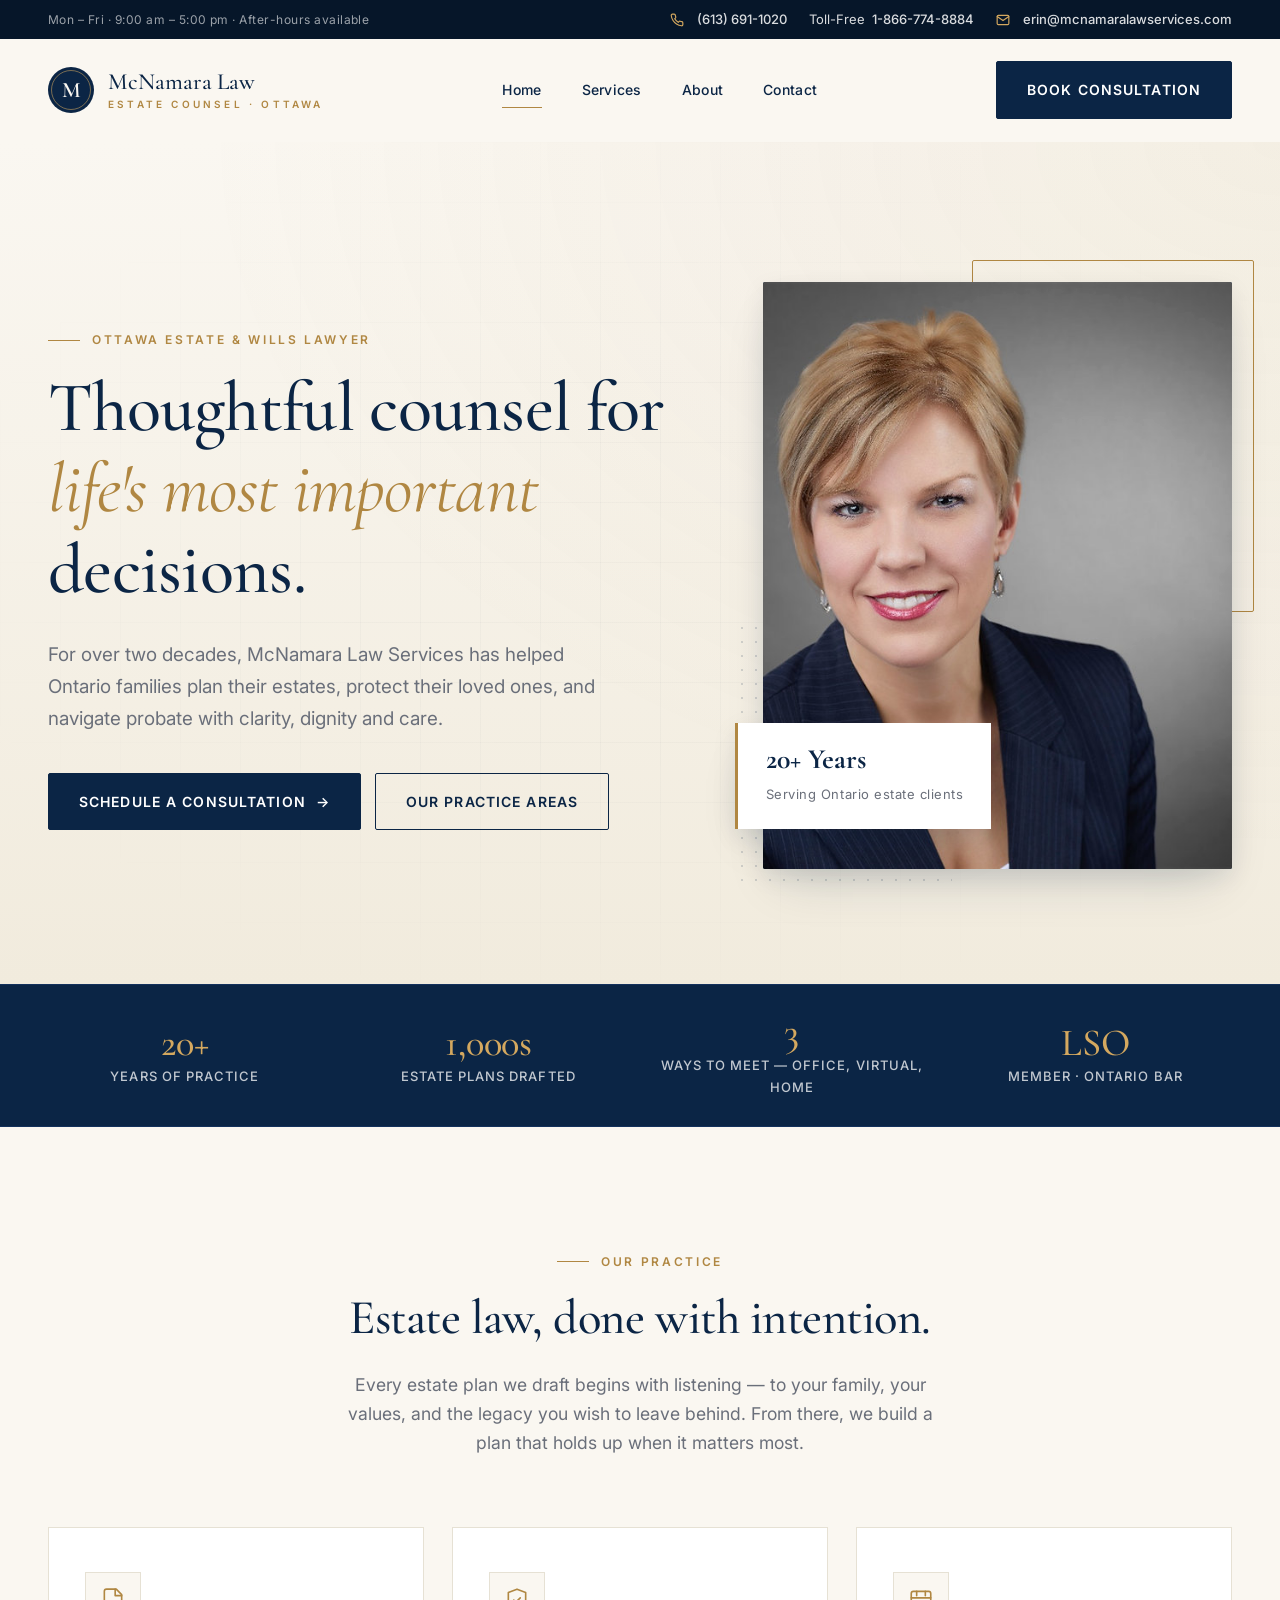
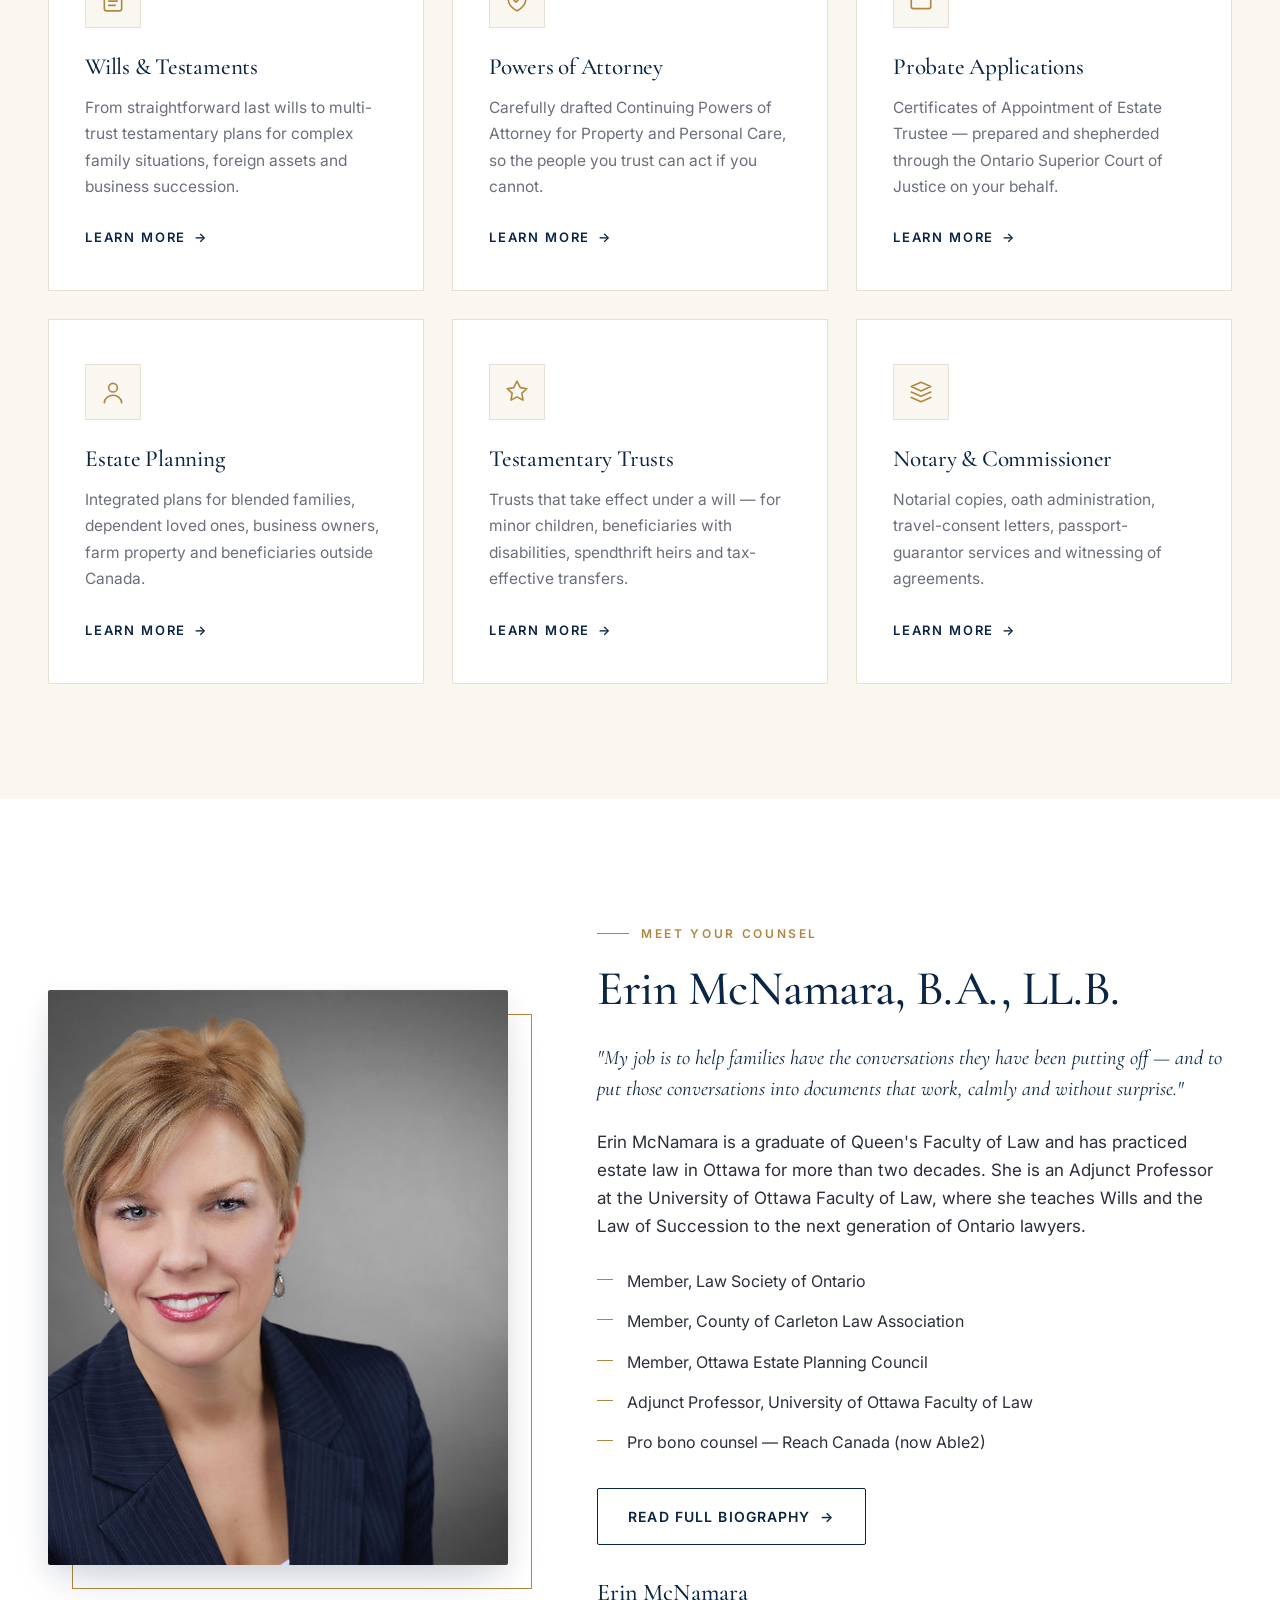
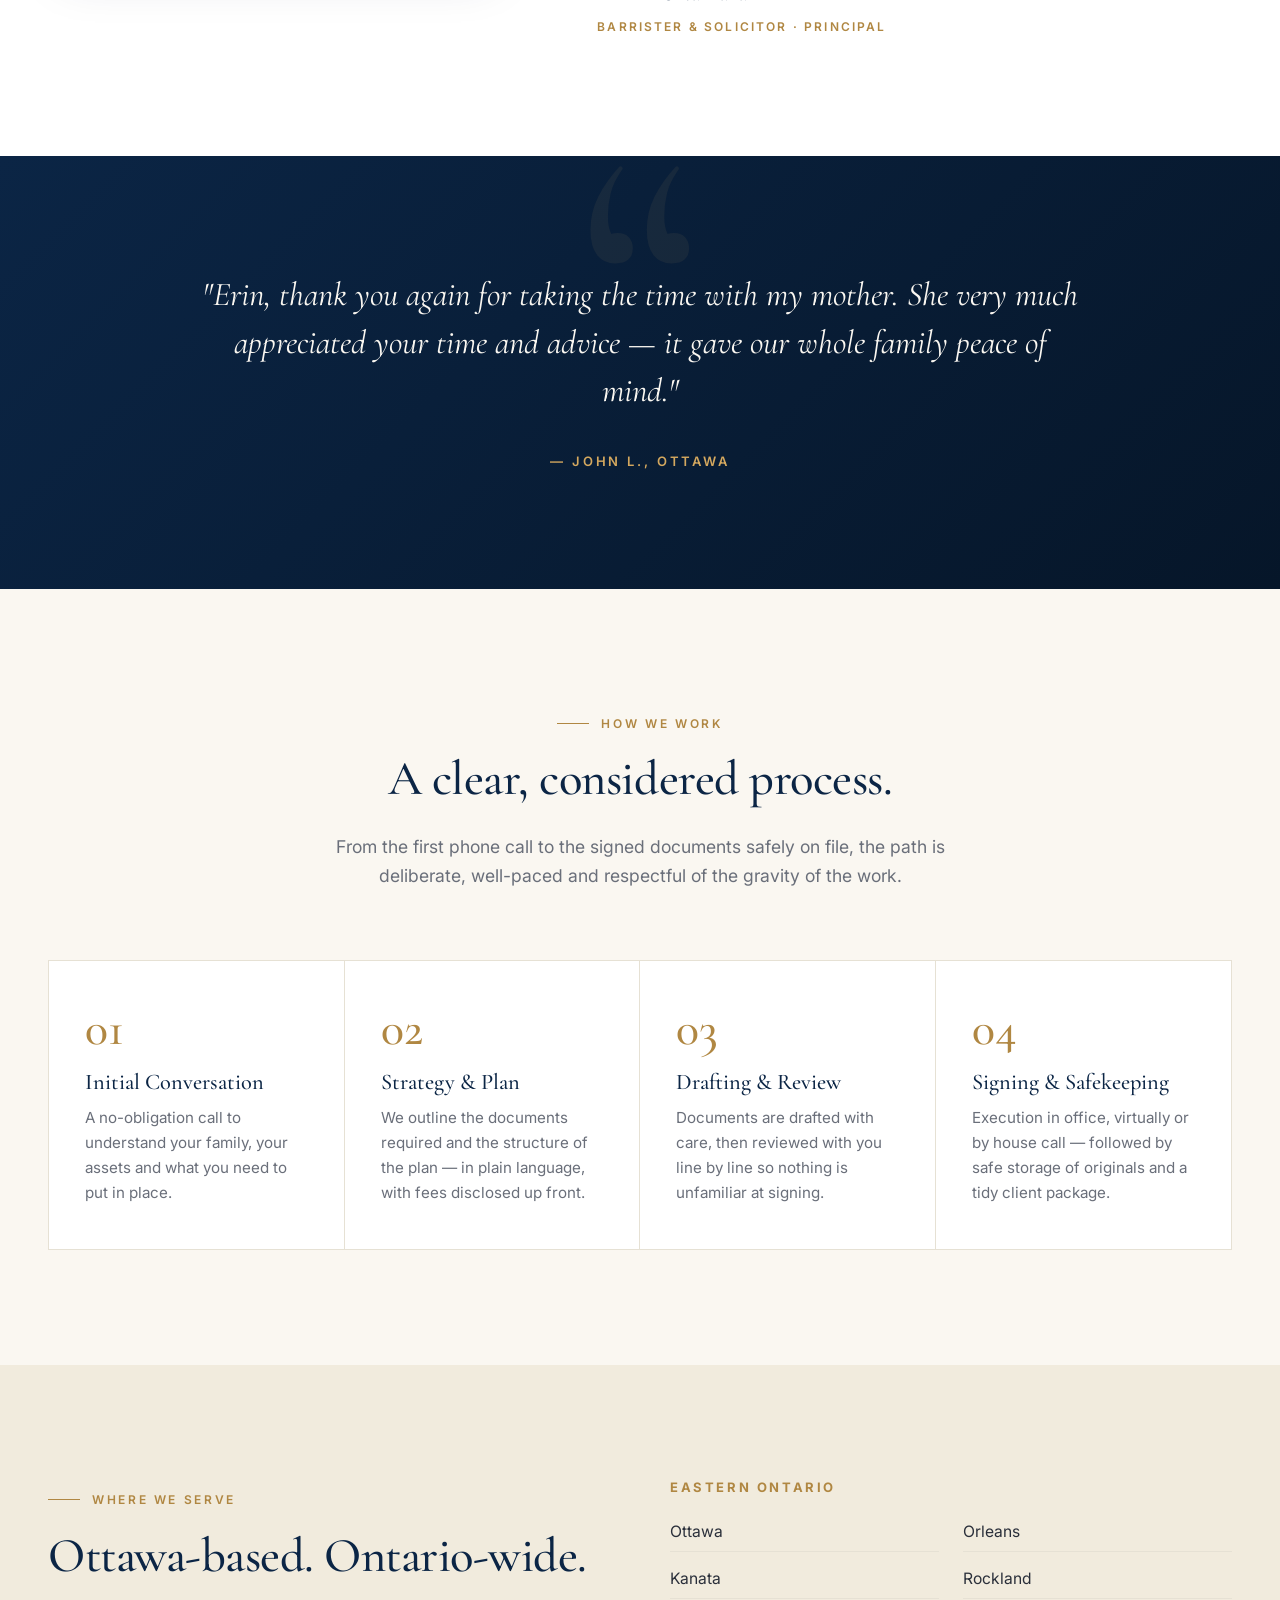
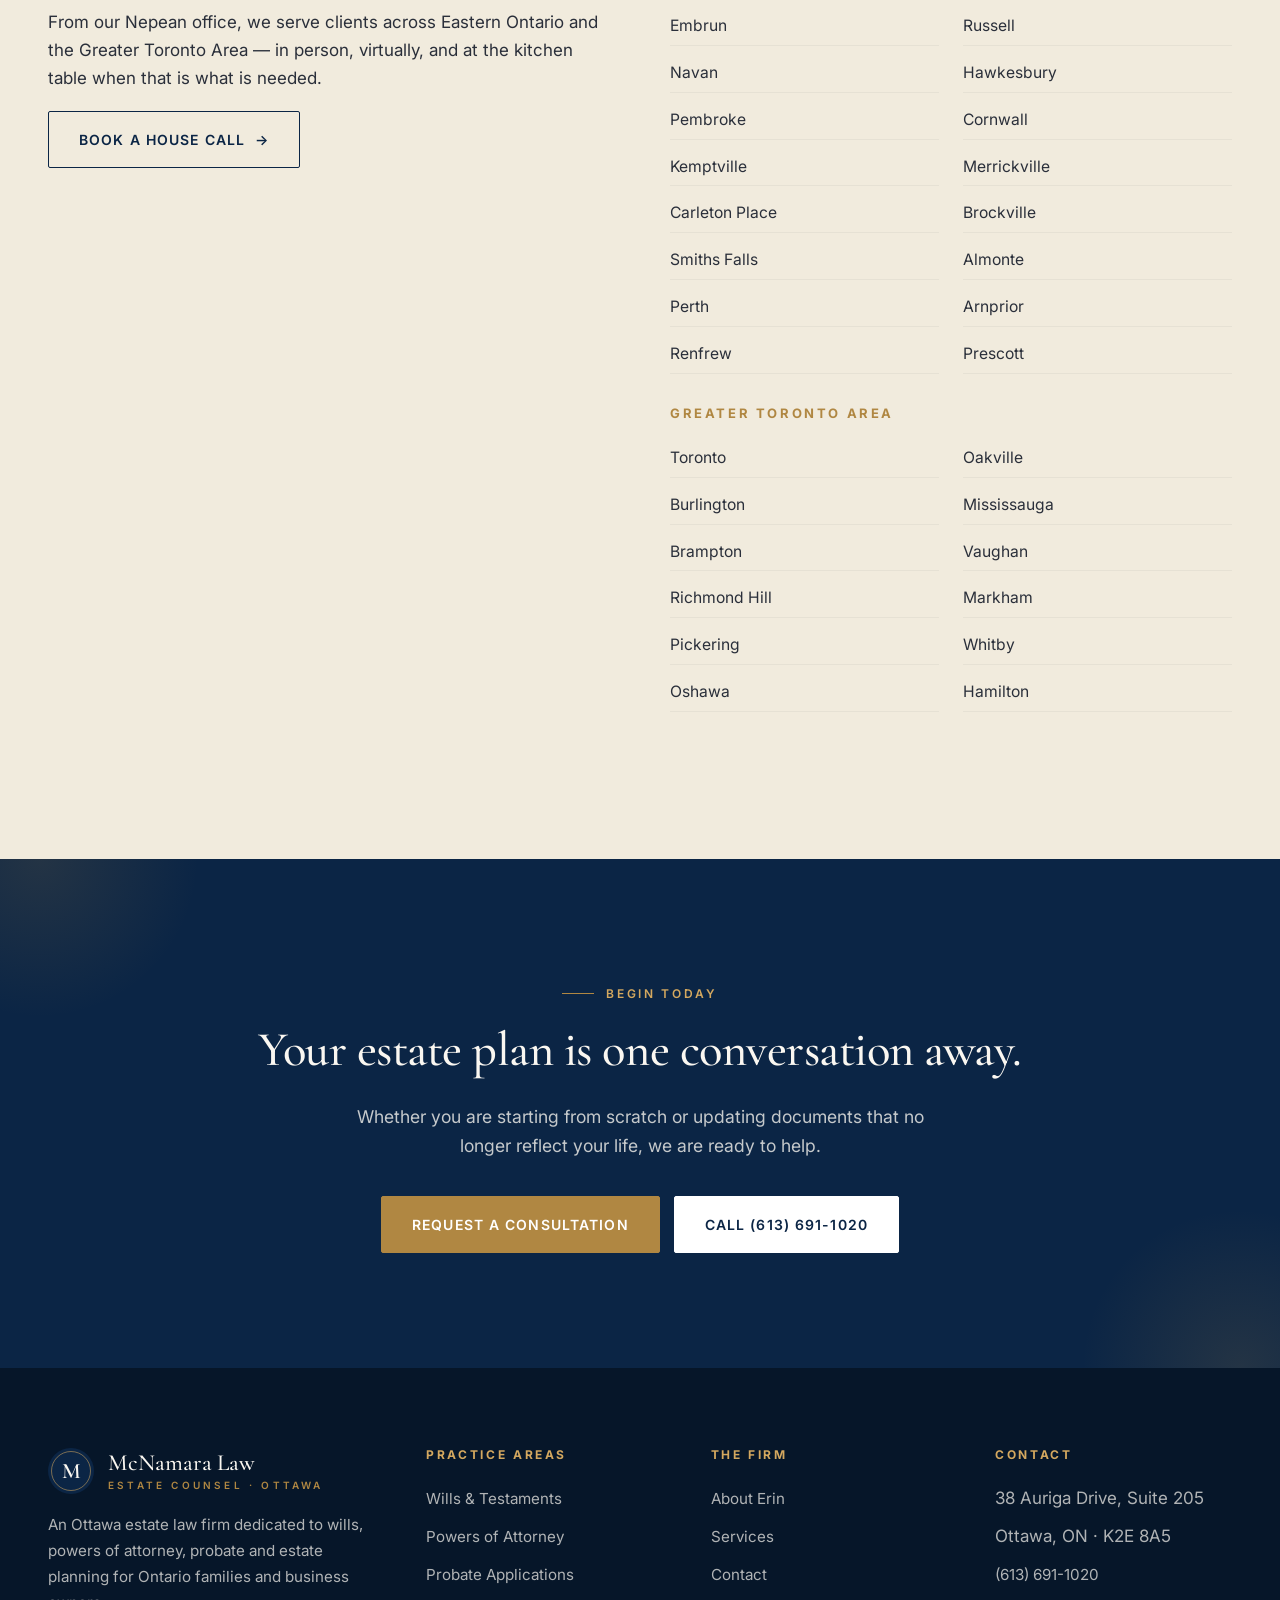
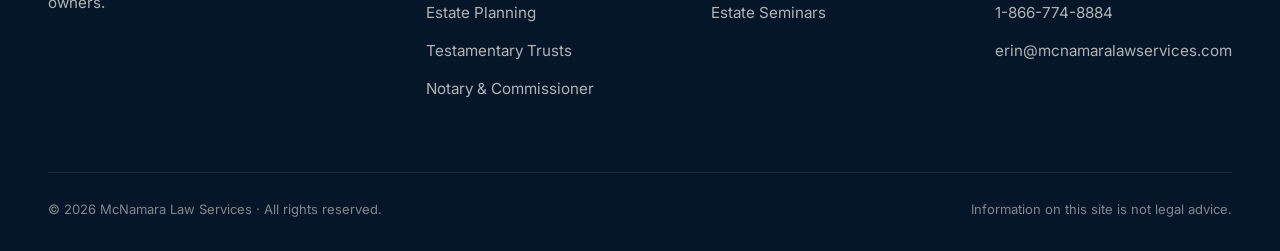
==== commit 02af9d80: "Debug and polish McNamara Law site Bug fixes: - Hero badge and decorative gold frame were clipped by" ====
--- a/index.html
+++ b/index.html
@@ -5,21 +5,72 @@
 <meta name="viewport" content="width=device-width, initial-scale=1.0">
 <title>McNamara Law — Ottawa Estate Lawyers · Wills, Probate &amp; Estate Planning</title>
 <meta name="description" content="McNamara Law Services is an Ottawa estate law firm led by Erin McNamara, B.A., LL.B. We prepare wills, powers of attorney, probate applications and complete estate plans for clients across Ontario.">
+<meta name="theme-color" content="#0b2545">
+
+<meta property="og:type" content="website">
+<meta property="og:site_name" content="McNamara Law Services">
+<meta property="og:title" content="McNamara Law — Ottawa Estate Lawyers">
+<meta property="og:description" content="Thoughtful counsel for life's most important decisions. Wills, powers of attorney, probate and estate planning across Ontario.">
+<meta property="og:image" content="images/erin-mcnamara.jpg">
+<meta property="og:locale" content="en_CA">
+<meta name="twitter:card" content="summary_large_image">
+<meta name="twitter:title" content="McNamara Law — Ottawa Estate Lawyers">
+<meta name="twitter:description" content="Wills, powers of attorney, probate and estate planning across Ontario.">
+<meta name="twitter:image" content="images/erin-mcnamara.jpg">
+
+<link rel="canonical" href="https://www.mcnamaralawservices.com/">
 <link rel="icon" href="data:image/svg+xml,%3Csvg xmlns='http://www.w3.org/2000/svg' viewBox='0 0 100 100'%3E%3Crect width='100' height='100' rx='50' fill='%230b2545'/%3E%3Ctext x='50' y='66' text-anchor='middle' font-family='Georgia,serif' font-size='52' fill='%23faf7f1'%3EM%3C/text%3E%3C/svg%3E">
+
 <link rel="preconnect" href="https://fonts.googleapis.com">
 <link rel="preconnect" href="https://fonts.gstatic.com" crossorigin>
 <link href="https://fonts.googleapis.com/css2?family=Cormorant+Garamond:ital,wght@0,400;0,500;0,600;1,400;1,500&family=Inter:wght@400;500;600;700&display=swap" rel="stylesheet">
 <link rel="stylesheet" href="css/styles.css">
+
+<script type="application/ld+json">
+{
+  "@context": "https://schema.org",
+  "@type": "LegalService",
+  "name": "McNamara Law Services",
+  "image": "https://www.mcnamaralawservices.com/images/erin-mcnamara.jpg",
+  "url": "https://www.mcnamaralawservices.com/",
+  "telephone": "+1-613-691-1020",
+  "email": "erin@mcnamaralawservices.com",
+  "priceRange": "$$",
+  "address": {
+    "@type": "PostalAddress",
+    "streetAddress": "38 Auriga Drive, Suite 205",
+    "addressLocality": "Ottawa",
+    "addressRegion": "ON",
+    "postalCode": "K2E 8A5",
+    "addressCountry": "CA"
+  },
+  "areaServed": ["Ottawa", "Ontario", "Eastern Ontario", "Greater Toronto Area"],
+  "openingHoursSpecification": [{
+    "@type": "OpeningHoursSpecification",
+    "dayOfWeek": ["Monday","Tuesday","Wednesday","Thursday","Friday"],
+    "opens": "09:00",
+    "closes": "17:00"
+  }],
+  "employee": {
+    "@type": "Person",
+    "name": "Erin McNamara",
+    "jobTitle": "Barrister & Solicitor",
+    "alumniOf": "Queen's University Faculty of Law"
+  }
+}
+</script>
 </head>
 <body>
+
+<a href="#main" class="skip-link">Skip to main content</a>
 
 <div class="topstrip">
   <div class="container topstrip__inner">
     <div class="topstrip__hours">Mon – Fri · 9:00 am – 5:00 pm · After-hours available</div>
     <div class="topstrip__contact">
-      <span>📞 <a href="tel:+16136911020">(613) 691-1020</a></span>
+      <span><svg class="topstrip__icon" viewBox="0 0 24 24" fill="none" stroke="currentColor" stroke-width="2" stroke-linecap="round" stroke-linejoin="round" aria-hidden="true"><path d="M22 16.92v3a2 2 0 0 1-2.18 2 19.79 19.79 0 0 1-8.63-3.07 19.5 19.5 0 0 1-6-6 19.79 19.79 0 0 1-3.07-8.67A2 2 0 0 1 4.11 2h3a2 2 0 0 1 2 1.72 12.84 12.84 0 0 0 .7 2.81 2 2 0 0 1-.45 2.11L8.09 9.91a16 16 0 0 0 6 6l1.27-1.27a2 2 0 0 1 2.11-.45 12.84 12.84 0 0 0 2.81.7A2 2 0 0 1 22 16.92z"/></svg><a href="tel:+16136911020">(613) 691-1020</a></span>
       <span>Toll-Free <a href="tel:+18667748884">1-866-774-8884</a></span>
-      <span>✉ <a href="mailto:erin@mcnamaralawservices.com">erin@mcnamaralawservices.com</a></span>
+      <span><svg class="topstrip__icon" viewBox="0 0 24 24" fill="none" stroke="currentColor" stroke-width="2" stroke-linecap="round" stroke-linejoin="round" aria-hidden="true"><path d="M4 4h16c1.1 0 2 .9 2 2v12c0 1.1-.9 2-2 2H4c-1.1 0-2-.9-2-2V6c0-1.1.9-2 2-2z"/><polyline points="22,6 12,13 2,6"/></svg><a href="mailto:erin@mcnamaralawservices.com">erin@mcnamaralawservices.com</a></span>
     </div>
   </div>
 </div>
@@ -28,25 +79,27 @@
   <div class="container">
     <nav class="nav" aria-label="Primary">
       <a href="index.html" class="brand" aria-label="McNamara Law — Home">
-        <span class="brand__mark">M</span>
-        <span>
+        <span class="brand__mark" aria-hidden="true">M</span>
+        <span class="brand__text">
           <span class="brand__name">McNamara Law</span>
           <span class="brand__tag">Estate Counsel · Ottawa</span>
         </span>
       </a>
-      <ul class="nav__menu">
-        <li><a href="index.html" class="active">Home</a></li>
+      <ul class="nav__menu" id="primary-nav">
+        <li><a href="index.html" class="active" aria-current="page">Home</a></li>
         <li><a href="services.html">Services</a></li>
         <li><a href="about.html">About</a></li>
         <li><a href="contact.html">Contact</a></li>
       </ul>
       <div class="nav__cta">
         <a href="contact.html" class="btn btn--primary">Book Consultation</a>
-        <button class="hamburger" aria-label="Toggle menu" aria-expanded="false"><span></span><span></span><span></span></button>
+        <button class="hamburger" type="button" aria-label="Toggle navigation menu" aria-expanded="false"><span></span><span></span><span></span></button>
       </div>
     </nav>
   </div>
 </header>
+
+<main id="main">
 
 <section class="hero">
   <div class="container hero__inner">
@@ -60,7 +113,9 @@
       </div>
     </div>
     <div class="hero__visual reveal">
-      <img src="images/erin-mcnamara.jpg" alt="Erin McNamara, Barrister &amp; Solicitor" loading="eager">
+      <div class="hero__visual__frame">
+        <img src="images/erin-mcnamara.jpg" alt="Erin McNamara, Barrister &amp; Solicitor" width="682" height="686" loading="eager" fetchpriority="high">
+      </div>
       <div class="hero__badge">
         <strong>20+ Years</strong>
         <span>Serving Ontario estate clients</span>
@@ -147,7 +202,7 @@
 <section class="section about">
   <div class="container about__inner">
     <div class="about__visual reveal">
-      <img src="images/erin-mcnamara.jpg" alt="Erin McNamara, Barrister &amp; Solicitor — McNamara Law Services" loading="lazy">
+      <img src="images/erin-mcnamara.jpg" alt="Erin McNamara, Barrister &amp; Solicitor — McNamara Law Services" width="682" height="686" loading="lazy">
     </div>
     <div class="about__content reveal">
       <span class="eyebrow">Meet Your Counsel</span>
@@ -263,13 +318,15 @@
   </div>
 </section>
 
+</main>
+
 <footer class="footer">
   <div class="container">
     <div class="footer__grid">
       <div class="footer__brand">
-        <a href="index.html" class="brand">
-          <span class="brand__mark">M</span>
-          <span>
+        <a href="index.html" class="brand" aria-label="McNamara Law — Home">
+          <span class="brand__mark" aria-hidden="true">M</span>
+          <span class="brand__text">
             <span class="brand__name">McNamara Law</span>
             <span class="brand__tag">Estate Counsel · Ottawa</span>
           </span>
@@ -293,7 +350,7 @@
           <li><a href="about.html">About Erin</a></li>
           <li><a href="services.html">Services</a></li>
           <li><a href="contact.html">Contact</a></li>
-          <li><a href="contact.html#seminars">Estate Seminars</a></li>
+          <li><a href="services.html#seminars">Estate Seminars</a></li>
         </ul>
       </div>
       <div>
--- a/css/styles.css
+++ b/css/styles.css
@@ -13,7 +13,7 @@
   --color-line: #e6e1d4;
   --color-line-strong: #c9c1ad;
 
-  --font-serif: "Cormorant Garamond", "Playfair Display", Georgia, "Times New Roman", serif;
+  --font-serif: "Cormorant Garamond", Georgia, "Times New Roman", serif;
   --font-sans: "Inter", -apple-system, BlinkMacSystemFont, "Segoe UI", Roboto, sans-serif;
 
   --shadow-sm: 0 1px 2px rgba(11, 37, 69, 0.06), 0 1px 3px rgba(11, 37, 69, 0.05);
@@ -34,6 +34,46 @@
 *, *::before, *::after { box-sizing: border-box; }
 
 html { scroll-behavior: smooth; -webkit-text-size-adjust: 100%; }
+
+:focus-visible {
+  outline: 2px solid var(--color-gold);
+  outline-offset: 3px;
+  border-radius: 2px;
+}
+
+.skip-link {
+  position: absolute;
+  left: -9999px;
+  top: 0;
+  background: var(--color-navy);
+  color: var(--color-cream);
+  padding: 12px 18px;
+  font-size: 14px;
+  font-weight: 600;
+  z-index: 200;
+}
+.skip-link:focus {
+  left: 12px;
+  top: 12px;
+  color: var(--color-cream);
+}
+
+.sr-only {
+  position: absolute;
+  width: 1px; height: 1px;
+  padding: 0; margin: -1px;
+  overflow: hidden; clip: rect(0, 0, 0, 0);
+  white-space: nowrap; border: 0;
+}
+
+@media (prefers-reduced-motion: reduce) {
+  *, *::before, *::after {
+    animation-duration: 0.01ms !important;
+    transition-duration: 0.01ms !important;
+    scroll-behavior: auto !important;
+  }
+  .reveal { opacity: 1 !important; transform: none !important; }
+}
 
 body {
   margin: 0;
@@ -268,11 +308,18 @@
 .brand__mark::after {
   content: "";
   position: absolute;
-  inset: 4px;
+  inset: 3px;
   border-radius: 50%;
-  border: 1px solid var(--color-gold);
+  border: 1px solid rgba(212, 168, 95, 0.55);
+  pointer-events: none;
+}
+.brand__text {
+  display: inline-flex;
+  flex-direction: column;
+  line-height: 1;
 }
 .brand__name {
+  display: block;
   font-family: var(--font-serif);
   font-size: 1.45rem;
   line-height: 1;
@@ -397,29 +444,52 @@
 .hero__visual {
   position: relative;
   aspect-ratio: 4 / 5;
-  border-radius: 4px;
+  max-width: 520px;
+  margin-left: auto;
+  width: 100%;
+}
+.hero__visual::before {
+  content: "";
+  position: absolute;
+  top: -22px;
+  right: -22px;
+  width: 60%;
+  height: 60%;
+  border: 1px solid var(--color-gold);
+  border-radius: 2px;
+  pointer-events: none;
+}
+.hero__visual::after {
+  content: "";
+  position: absolute;
+  bottom: -22px;
+  left: -22px;
+  width: 45%;
+  height: 45%;
+  background:
+    radial-gradient(circle at 1px 1px, rgba(11,37,69,0.22) 1px, transparent 0);
+  background-size: 14px 14px;
+  pointer-events: none;
+  opacity: 0.7;
+}
+.hero__visual__frame {
+  position: relative;
+  width: 100%;
+  height: 100%;
+  border-radius: 2px;
   overflow: hidden;
   box-shadow: var(--shadow-lg);
   background: var(--color-navy);
-}
-.hero__visual::before {
-  content: "";
-  position: absolute;
-  inset: -8% -8% auto auto;
-  width: 60%; height: 60%;
-  border: 1px solid var(--color-gold);
-  border-radius: 4px;
-  z-index: -1;
-  transform: translate(20px, -20px);
-}
-.hero__visual img {
+  z-index: 1;
+}
+.hero__visual__frame img {
   width: 100%; height: 100%; object-fit: cover;
   filter: contrast(1.02) saturate(0.95);
 }
 
 .hero__badge {
   position: absolute;
-  left: -32px;
+  left: -28px;
   bottom: 40px;
   background: var(--color-white);
   padding: 22px 28px;
@@ -561,6 +631,8 @@
   content: "→";
   transition: transform 0.3s var(--ease);
 }
+.service-card--centered { text-align: center; }
+.service-card--centered .service-card__icon { margin-left: auto; margin-right: auto; }
 .service-card:hover .service-card__link { color: var(--color-gold); }
 .service-card:hover .service-card__link::after { transform: translateX(4px); }
 
@@ -823,7 +895,37 @@
   padding: 56px 48px;
   border: 1px solid var(--color-line);
 }
-.contact-form h3 { margin-bottom: 28px; }
+.contact-form h3 { margin-bottom: 12px; }
+.contact-form__intro {
+  color: var(--color-muted);
+  margin-bottom: 28px;
+}
+.contact-form__submit {
+  width: 100%;
+  justify-content: center;
+}
+.contact-info__intro {
+  color: rgba(255,255,255,0.78);
+  margin-bottom: 36px;
+}
+.detail__note {
+  color: var(--color-gold-light);
+  font-size: 0.92rem;
+}
+.section--map { padding-top: 0; background: var(--color-white); }
+.map-frame {
+  border: 1px solid var(--color-line);
+  overflow: hidden;
+  aspect-ratio: 21 / 9;
+  background: var(--color-cream-dark);
+}
+.map-frame iframe {
+  width: 100%;
+  height: 100%;
+  border: 0;
+  display: block;
+  filter: grayscale(0.2) contrast(1.02);
+}
 .form-row {
   display: grid;
   grid-template-columns: 1fr 1fr;
@@ -999,6 +1101,41 @@
   left: 0;
   color: var(--color-gold);
   font-weight: 600;
+}
+
+/* ------- Credential cards (about page) ------- */
+.credential-grid {
+  display: grid;
+  grid-template-columns: repeat(auto-fit, minmax(280px, 1fr));
+  gap: 28px;
+  margin-top: 32px;
+}
+.credential-card {
+  border-left: 2px solid var(--color-gold);
+  padding: 8px 0 8px 24px;
+}
+.credential-card h3 {
+  font-family: var(--font-serif);
+  font-size: 1.3rem;
+  font-weight: 500;
+  color: var(--color-navy);
+  margin-bottom: 8px;
+  letter-spacing: 0;
+  text-transform: none;
+}
+.credential-card p {
+  color: var(--color-muted);
+  font-size: 0.95rem;
+  margin: 0;
+}
+
+/* ------- Topstrip icons ------- */
+.topstrip__icon {
+  width: 14px; height: 14px;
+  display: inline-block;
+  vertical-align: -2px;
+  color: var(--color-gold-light);
+  margin-right: 6px;
 }
 
 /* ------- Reveal animation ------- */
@@ -1048,8 +1185,9 @@
   }
   .nav__menu.open li { width: 100%; }
   .nav__menu.open a { display: block; padding: 14px 0; border-bottom: 1px solid var(--color-line); }
-  .hero__badge { left: 0; bottom: 0; transform: none; max-width: 240px; padding: 16px 20px; }
+  .hero__badge { left: 12px; bottom: 12px; max-width: 230px; padding: 14px 18px; }
   .hero__badge strong { font-size: 1.4rem; }
+  .hero__visual::before, .hero__visual::after { display: none; }
   .services { grid-template-columns: 1fr; }
   .process { grid-template-columns: 1fr; }
   .process__step { border-right: none; border-bottom: 1px solid var(--color-line); }
